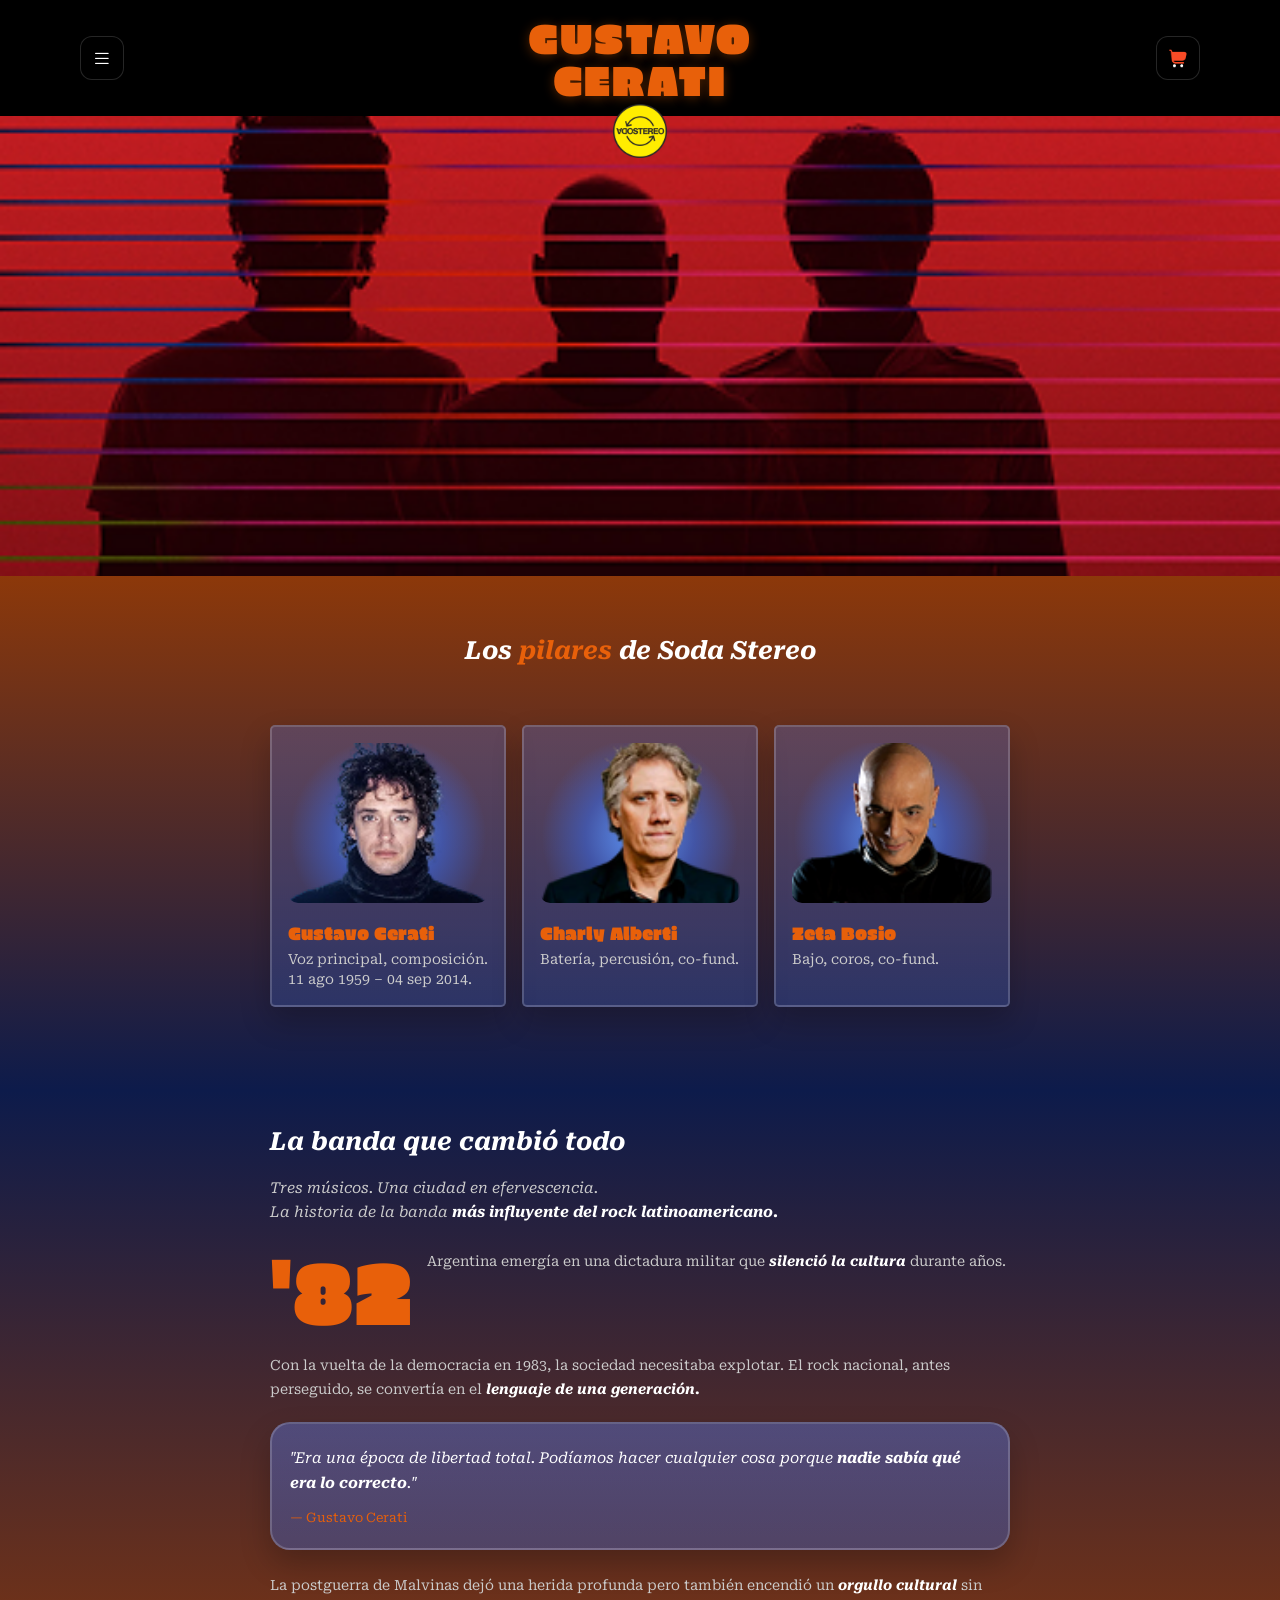
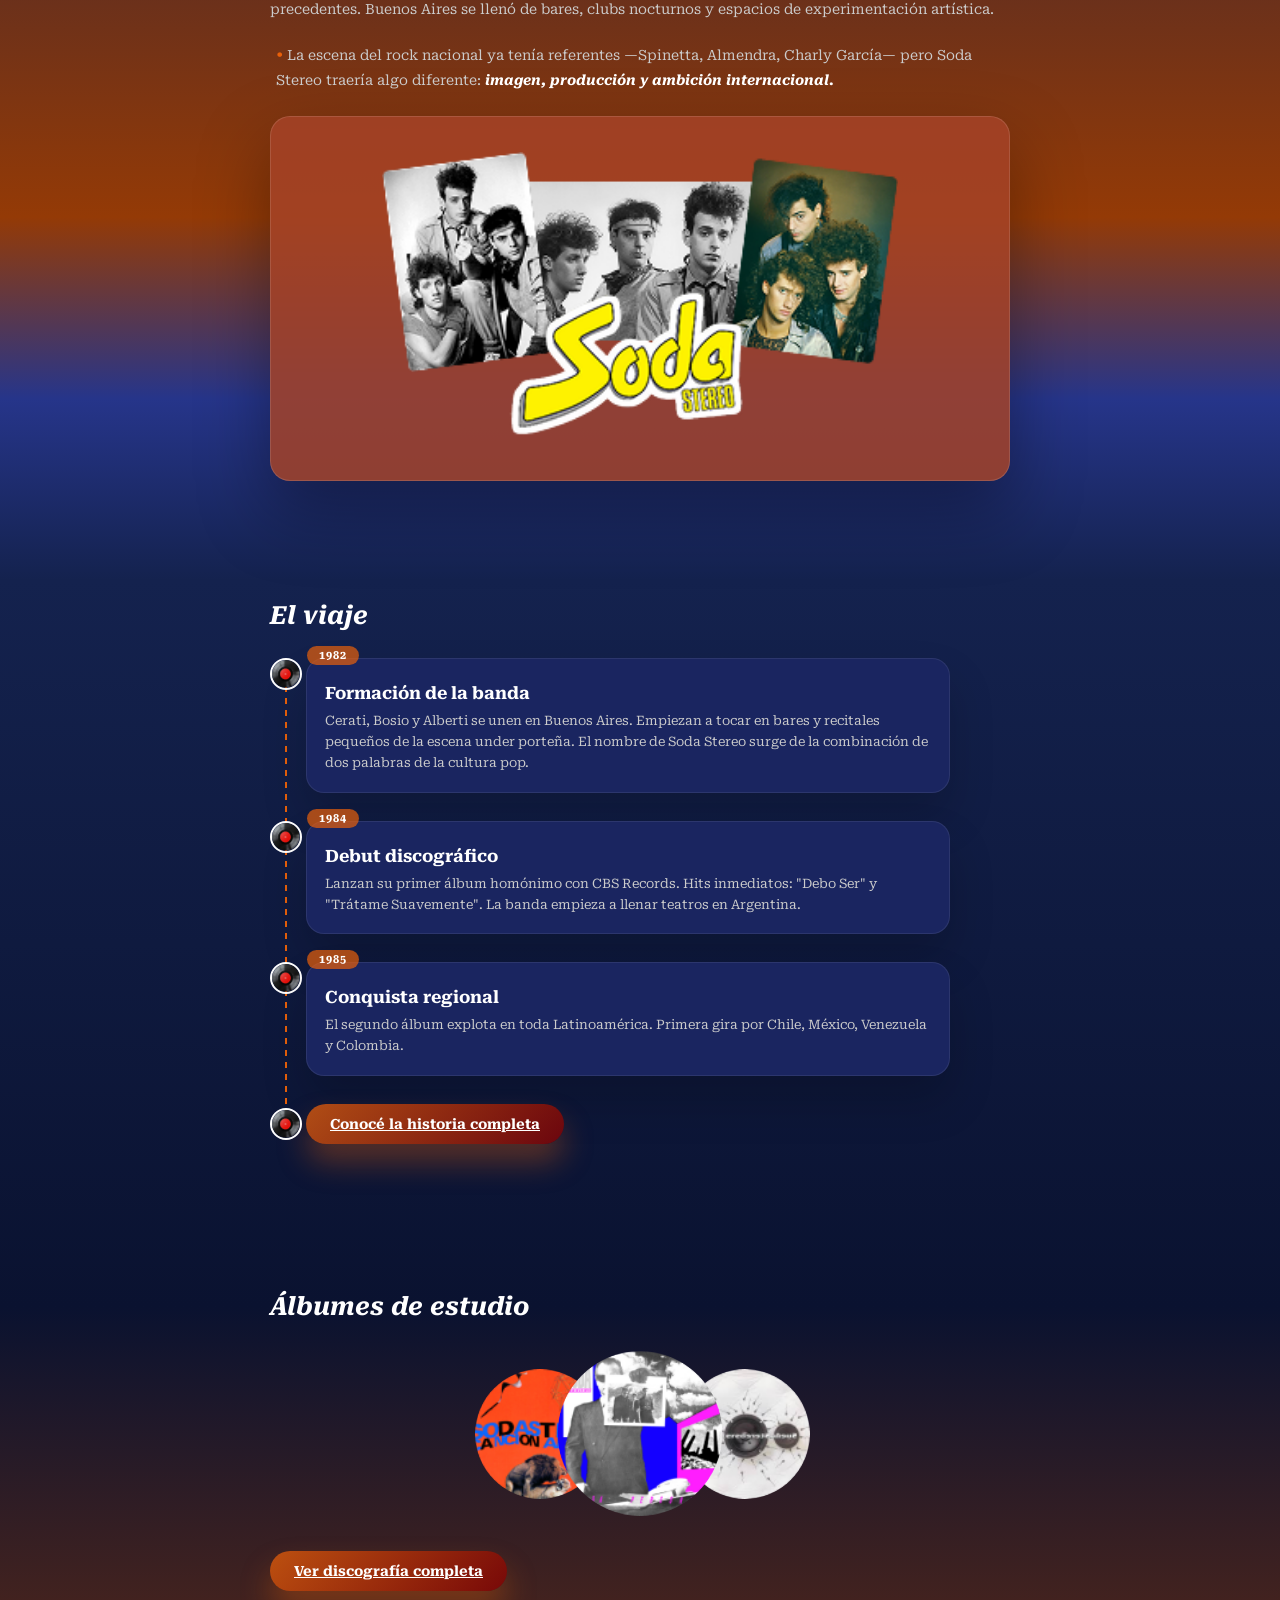
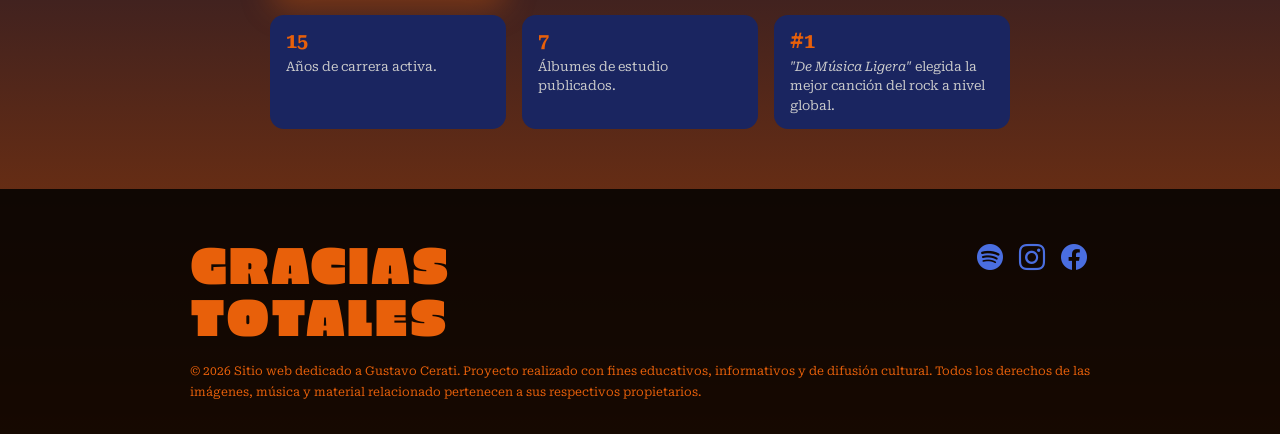
==== index.html @ db372ffe "Update hero with new band silhouette image Replace band-silhouette.webp with designer-provided band-" ====
<!DOCTYPE html>
<html lang="es">
<head>
  <meta charset="UTF-8" />
  <meta name="viewport" content="width=device-width, initial-scale=1.0" />
  <title>Soda Stereo | La banda que cambió todo</title>
  <meta name="description" content="Homenaje a Soda Stereo y Gustavo Cerati: los pilares de la banda, su historia, el viaje y los álbumes de estudio del grupo más influyente del rock latinoamericano." />
  <link rel="stylesheet" href="https://cdn.jsdelivr.net/npm/bootstrap-icons@1.11.3/font/bootstrap-icons.min.css" />
  <link rel="stylesheet" href="styles.css" />
</head>
<body>

  <!-- Por qué existe este link de Saltar al contenido? 
  Este link es para saltar al contenido principal de la página.
  Es útil para los usuarios que usan lectores de pantalla o que navegan con el teclado.
  
  Es una buena práctica para la accesibilidad.
  Para verlo recargue la página y presione la tecla Tab.
  El link se verá como un botón de la barra de navegación.
  -->
  <a class="skip-link" href="#contenido">Saltar al contenido</a>

  <!-- ── HEADER ─────────────────────────────────────────────────── -->
  <header>
    <!-- Qué es aria-label?
     Aria-label es un atributo que se usa para describir el propósito de un elemento.
     Es útil para los usuarios que usan lectores de pantalla o que navegan con el teclado.
     Es una buena práctica para la accesibilidad.
     -->
    <button type="button" class="nav-icon nav-icon--menu" aria-label="Abrir menú de navegación">
      <i class="bi bi-list" aria-hidden="true"></i>
    </button>

    <h1 class="header-title">GUSTAVO<br>CERATI</h1>

    <button type="button" class="nav-icon nav-icon--cart" aria-label="Carrito de compras">
      <img src="img/shop-cart.png" alt="" width="22" height="22" />
    </button>
  </header>

  <main id="contenido">

    <!-- ── HERO ───────────────────────────────────────────────────── -->
    <figure class="hero">
      <img class="hero-bg" src="img/band-silhouette.png" alt="Siluetas de los integrantes de Soda Stereo" />
      <img class="hero-logo" src="img/soda-logo-min.png" alt="Logo de Soda Stereo" />
    </figure>

    <!-- ── PILARES ────────────────────────────────────────────────── -->
    <section class="pilares" aria-labelledby="pilares-title">
      <h2 class="section-title" id="pilares-title">Los <em>pilares</em> de Soda Stereo</h2>
      <!-- Qué es role="list"?
      Role es un atributo que se usa para describir el propósito de un elemento.
      Es útil para los usuarios que usan lectores de pantalla o que navegan con el teclado.
      Es una buena práctica para la accesibilidad.
      -->
      <ul class="member-cards-grid" role="list">

        <li class="member-card">
          <!-- Qué es loading="lazy" y decoding="async"?
          Lazy loading es una técnica para cargar las imágenes cuando se necesitan.
          Async decoding es una técnica para decodificar de forma asincrona quiere decir que la imagen se decodifica mientras se carga
          sin bloquear la carga de la página.
          -->
          <img src="img/member-cerati.png" alt="Retrato de Gustavo Cerati" loading="lazy" decoding="async" />
          <hgroup class="member-info">
            <h3>Gustavo Cerati</h3>
            <p>Voz principal, composición.<br>11 ago 1959 – 04 sep 2014.</p>
          </hgroup>
        </li>

        <li class="member-card">
          <img src="img/member-alberti.png" alt="Retrato de Charly Alberti" loading="lazy" decoding="async" />
          <hgroup class="member-info">
            <h3>Charly Alberti</h3>
            <p>Batería, percusión, co-fund.</p>
          </hgroup>
        </li>

        <li class="member-card">
          <img src="img/member-zeta.png" alt="Retrato de Zeta Bosio" loading="lazy" decoding="async" />
          <hgroup class="member-info">
            <h3>Zeta Bosio</h3>
            <p>Bajo, coros, co-fund.</p>
          </hgroup>
        </li>

      </ul>
    </section>

    <!-- ── BANDA ──────────────────────────────────────────────────── -->
    <section class="banda" aria-labelledby="banda-title">
      <h2 class="section-title" id="banda-title">La banda que cambió todo</h2>
      <p class="banda-subtitle">
        Tres músicos. Una ciudad en efervescencia.<br>
        La historia de la banda <strong>más influyente del rock latinoamericano.</strong>
      </p>

      <aside class="year-block">
        <time class="year-number" datetime="1982">'82</time>
        <p class="year-text">
          Argentina emergía en una dictadura militar que <em>silenció la cultura</em> durante años.
        </p>
      </aside>

      <p class="body-text">
        Con la vuelta de la democracia en 1983, la sociedad necesitaba explotar. El rock nacional,
        antes perseguido, se convertía en el <strong>lenguaje de una generación.</strong>
      </p>

      <figure class="quote-card">
        <blockquote>
          "Era una época de libertad total. Podíamos hacer cualquier cosa porque <strong>nadie sabía qué era lo correcto</strong>."
        </blockquote>
        <figcaption><cite>— Gustavo Cerati</cite></figcaption>
      </figure>

      <p class="body-text">
        La postguerra de Malvinas dejó una herida profunda pero también encendió un <strong>orgullo cultural</strong>
        sin precedentes. Buenos Aires se llenó de bares, clubs nocturnos y espacios de experimentación artística.
      </p>

      <p class="bullet-text">
        La escena del rock nacional ya tenía referentes —Spinetta, Almendra, Charly García— pero Soda Stereo
        traería algo diferente: <strong>imagen, producción y ambición internacional.</strong>
      </p>

      <figure class="band-photo-card">
        <img src="img/band-logo-card.png" alt="Soda Stereo: fotos de la banda con el logo" loading="lazy" decoding="async" />
      </figure>
    </section>

    <!-- ── EL VIAJE ───────────────────────────────────────────────── -->
     <!-- Qué es aria-labelledby?
     Aria-labelledby es un atributo que se usa para describir el propósito de un elemento.
     Es útil para los usuarios que usan lectores de pantalla o que navegan con el teclado.
     -->
    <section class="viaje" aria-labelledby="viaje-title">
      <h2 class="timeline-title" id="viaje-title">El viaje</h2>

      <ol class="timeline">

        <li class="timeline-item">
          <img class="timeline-marker" src="img/disco.png" alt="" loading="lazy" decoding="async" />
          <article class="timeline-card">
            <time class="timeline-year" datetime="1982">1982</time>
            <h3>Formación de la banda</h3>
            <p>Cerati, Bosio y Alberti se unen en Buenos Aires. Empiezan a tocar en bares y recitales pequeños de la escena under porteña. El nombre de Soda Stereo surge de la combinación de dos palabras de la cultura pop.</p>
          </article>
        </li>

        <li class="timeline-item">
          <img class="timeline-marker" src="img/disco.png" alt="" loading="lazy" decoding="async" />
          <article class="timeline-card">
            <time class="timeline-year" datetime="1984">1984</time>
            <h3>Debut discográfico</h3>
            <p>Lanzan su primer álbum homónimo con CBS Records. Hits inmediatos: "Debo Ser" y "Trátame Suavemente". La banda empieza a llenar teatros en Argentina.</p>
          </article>
        </li>

        <li class="timeline-item">
          <img class="timeline-marker" src="img/disco.png" alt="" loading="lazy" decoding="async" />
          <article class="timeline-card">
            <time class="timeline-year" datetime="1985">1985</time>
            <h3>Conquista regional</h3>
            <p>El segundo álbum explota en toda Latinoamérica. Primera gira por Chile, México, Venezuela y Colombia.</p>
          </article>
        </li>

        <li class="timeline-item timeline-cta">
          <img class="timeline-marker" src="img/disco.png" alt="" loading="lazy" decoding="async" />
          <a href="#" class="btn">Conocé la historia completa</a>
        </li>

      </ol>
    </section>

    <!-- ── ÁLBUMES ─────────────────────────────────────────────────── -->
    <section class="albumes" aria-labelledby="albumes-title">
      <h2 class="timeline-title" id="albumes-title">Álbumes de estudio</h2>

      <figure class="albums-circles">
        <img src="img/mask-group-1.png" alt="Portada de un álbum de estudio de Soda Stereo" loading="lazy" decoding="async" />
        <img src="img/mask-group-2.png" alt="Portada de un álbum de estudio de Soda Stereo" loading="lazy" decoding="async" />
        <img src="img/mask-group-3.png" alt="Portada de un álbum de estudio de Soda Stereo" loading="lazy" decoding="async" />
      </figure>

      <a href="#" class="btn">Ver discografía completa</a>

      <ul class="stats-grid" role="list">

        <li class="stat-card">
          <span class="stat-number">15</span>
          <p>Años de carrera activa.</p>
        </li>

        <li class="stat-card">
          <span class="stat-number">7</span>
          <p>Álbumes de estudio publicados.</p>
        </li>

        <li class="stat-card">
          <span class="stat-number">#1</span>
          <p><em>"De Música Ligera"</em> elegida la mejor canción del rock a nivel global.</p>
        </li>

      </ul>
    </section>

  </main>

  <!-- ── FOOTER ─────────────────────────────────────────────────── -->
  <footer>
    <p class="footer-title">GRACIAS<br>TOTALES</p>

    <nav class="footer-social" aria-label="Redes sociales">
      <ul class="footer-icons" role="list">

        <li>
          <a class="footer-icon" href="#" aria-label="Spotify">
            <i class="bi bi-spotify" aria-hidden="true"></i>
          </a>
        </li>

        <li>
          <a class="footer-icon" href="#" aria-label="Instagram">
            <i class="bi bi-instagram" aria-hidden="true"></i>
          </a>
        </li>

        <li>
          <a class="footer-icon" href="#" aria-label="Facebook">
            <i class="bi bi-facebook" aria-hidden="true"></i>
          </a>
        </li>

      </ul>
    </nav>

    <p class="footer-legal">
      © 2026 Sitio web dedicado a Gustavo Cerati. Proyecto realizado con fines educativos,
      informativos y de difusión cultural. Todos los derechos de las imágenes, música y material
      relacionado pertenecen a sus respectivos propietarios.
    </p>
  </footer>

</body>
</html>
---- styles.css ----
/* ─── FUENTES LOCALES ───────────────────────────────────────── */
/* Fuentes en fonts/. @font-face le dice al navegador
dónde encontrar cada archivo. font-display: swap muestra texto con fuente
de respaldo mientras carga, y luego cambia a la fuente real. */
@font-face {
  font-family: 'Erica One';
  src: url('fonts/erica-one/EricaOne-Regular.ttf') format('truetype');
  font-weight: 400;
  font-style: normal;
  font-display: swap;
}

@font-face {
  font-family: 'Roboto Serif';
  src: url('fonts/roboto-serif/RobotoSerif-Regular.ttf') format('truetype');
  font-weight: 400;
  font-style: normal;
  font-display: swap;
}

@font-face {
  font-family: 'Roboto Serif';
  src: url('fonts/roboto-serif/RobotoSerif-Bold.ttf') format('truetype');
  font-weight: 700;
  font-style: normal;
  font-display: swap;
}

@font-face {
  font-family: 'Roboto Serif';
  src: url('fonts/roboto-serif/RobotoSerif-Italic.ttf') format('truetype');
  font-weight: 400;
  font-style: italic;
  font-display: swap;
}

@font-face {
  font-family: 'Roboto Serif';
  src: url('fonts/roboto-serif/RobotoSerif-BoldItalic.ttf') format('truetype');
  font-weight: 700;
  font-style: italic;
  font-display: swap;
}

/* ─── RESET & BASE ─────────────────────────────────────────── */
/* Qué es *::before y *::after?
*::before y *::after son selectores que se usan para crear pseudo-elementos.
Son útiles para crear bordes, sombras, etc.
En este caso el objetivo es resetear los estilos por defecto del navegador. 
Esto ayuda a que el diseño sea consistente en todos los navegadores.
Por ejemplo, el navegador por defecto tiene un margin y padding de 8px.
*/
*, *::before, *::after {
  box-sizing: border-box;
  margin: 0;
  padding: 0;
}

/* Qué es :root?
:root es un selector que se usa para crear variables CSS.
Es útil para crear variables CSS que se pueden reutilizar en todo el documento.
En este caso se crean las variables CSS para el diseño de la página.
Por ejemplo, el color de la letra es #ffffff.
Pero se puede reutilizar en todo el documento con la variable --white.
Es buena práctica para la mantenibilidad del código.
*/
:root {
  --orange:       #e8600a;
  --orange-light: #ff7c2a;
  --yellow:       #f5c518;
  --red-dark:     #8B0000;
  --navy:         #0d1b4b;
  --navy-card:    #1a2560;
  --navy-dark:    #0a0f2e;
  --maroon:       #3d1a0a;
  --white:        #ffffff;
  --text-muted:   #cccccc;
  --font-title:   'Erica One', system-ui, cursive;
  --font-body:    'Roboto Serif', serif;
  --font-section: 'Roboto Serif', serif;
}

/* Qué es scroll-behavior: smooth?
Scroll-behavior es un atributo que se usa para hacer que el scroll sea suave.
Es útil para mejorar la experiencia del usuario.
*/
html {
  scroll-behavior: smooth;
}

body {
  font-family: var(--font-body);
  color: var(--white);
  /* Qué es background: linear-gradient?
  background: linear-gradient es un atributo que se usa para hacer un degradado de color.
  Es útil para hacer un degradado de color en el body.
  */
  background: linear-gradient(
    to bottom,
    #000000 8%,
    #943a06 15%,
    var(--navy) 30%,
    #943a06 50%,
    #26358a 55%,
    #14224e 60%,
    #0a1230 80%,
    #943a06 100%
  );
  /* Qué es min-height: 100vh?
  Min-height es un atributo que se usa para hacer que el body ocupe al menos la altura de la ventana del navegador.
  */
  min-height: 100vh;
}

img {
  /* Por qué usamos display: block y max-width: 100%?
  Display: block es un tipo de display que se usa para definir un elemento como bloque.
  Max-width: 100% es un atributo que se usa para hacer que el elemento ocupe el 100% del ancho de su contenedor.
  */
  display: block;
  max-width: 100%;
}

a {
  text-decoration: underline;
  /* Qué es color: inherit?
  Color: inherit es un atributo que se usa para hacer que el color del texto sea el mismo que el color del texto del contenedor.
  */
  color: inherit;
}

/* Enlace para saltar al contenido (accesibilidad por teclado) */
.skip-link {
  position: absolute;
  left: 8px;
  top: -56px;
  z-index: 200;
  background: var(--orange);
  color: var(--white);
  padding: 10px 16px;
  border-radius: 8px;
  text-decoration: none;
  transition: top 0.2s ease;
}

.skip-link:focus {
  top: 8px;
}

/* Foco visible para navegación con teclado (accesibilidad) */
/* Qué es :focus-visible?
:focus-visible es un selector que se usa para definir el estado de foco de un elemento.
Es útil para definir el estado de foco de un elemento.
Es una buena práctica para la accesibilidad.
*/
a:focus-visible,
button:focus-visible {
  outline: 2px solid var(--orange);
  outline-offset: 2px;
  border-radius: 4px;
}

/* Respetar la preferencia de movimiento reducido */
/* Qué es prefers-reduced-motion: reduce?
prefers-reduced-motion: reduce es un atributo que se usa para definir la preferencia de movimiento reducido.
Es útil para definir la preferencia de movimiento reducido.
Es una buena práctica para la accesibilidad.
*/
@media (prefers-reduced-motion: reduce) {
  *,
  *::before,
  *::after {
    animation-duration: 0.001ms !important;
    animation-iteration-count: 1 !important;
    transition-duration: 0.001ms !important;
    scroll-behavior: auto !important;
  }
}

/* ─── HEADER / NAV ──────────────────────────────────────────── */
/* Por qué position: sticky?
El header queda "pegado" arriba y sigue visible mientras se hace scroll.
- top: 0 indica desde dónde se pega.
- z-index: 100 lo mantiene por encima del resto del contenido.
- backdrop-filter: blur desenfoca lo que pasa por detrás, así el título
  siempre se lee bien.
- display: flex + justify-content: space-between reparten los 3 elementos
  (menú, título, carrito): uno a la izquierda, uno al centro y uno a la derecha.
*/
header {
  position: sticky;
  top: 0;
  z-index: 100;
  background-color: rgba(0, 0, 0, 0.85);
  backdrop-filter: blur(6px);
  display: flex;
  align-items: center;
  justify-content: space-between;
  padding: 12px 16px;
}

/* Caja cuadrada del ícono. flex + center centran el ícono adentro.
flex-shrink: 0 evita que la caja se achique cuando el título del medio crece. */
.nav-icon {
  width: 44px;
  height: 44px;
  border-radius: 12px;
  display: inline-flex;
  align-items: center;
  justify-content: center;
  padding: 0;
  margin: 0;
  cursor: pointer;
  flex-shrink: 0;
  appearance: none;
  background: rgba(0, 0, 0, 0.35);
  border: 1px solid rgba(255,255,255,0.15);
  box-shadow: 0 12px 22px rgba(0,0,0,0.25);
}

.nav-icon i {
  font-size: 20px;
  line-height: 1;
}

.nav-icon--menu i {
  color: var(--white);
}

.nav-icon--cart {
  position: relative;
}

.nav-icon--cart img {
  position: absolute;
  top: 50%;
  left: 50%;
  transform: translate(-40%, -58%);
  width: 22px;
  height: 22px;
  object-fit: contain;
}

/* Por qué font-synthesis: none?
La fuente Erica One solo existe en un grosor (400). Si le pedimos negrita,
el navegador la "engrosa" artificialmente (negrita falsa) y queda fea/borrosa.
font-synthesis: none se lo impide y la deja como fue diseñada. */
.header-title {
  font-family: var(--font-title);
  font-weight: 400;
  font-synthesis: none;
  font-size: 28px;
  line-height: 1;
  color: var(--orange);
  text-align: center;
  letter-spacing: 2px;
  text-shadow: 0 2px 12px rgba(232, 96, 10, 0.35);
}

/* ─── HERO ──────────────────────────────────────────────────── */
.hero {
  position: relative;
  width: 100%;
}

.hero .hero-bg {
  display: block;
  width: 100%;
  height: auto;
}

/* Por qué animamos el logo de Soda Stereo?
La idea es que desaparezca cuando el usuario hace scroll hacia abajo.

Cómo se posiciona:
- position: absolute lo saca del flujo para poder ubicarlo libremente.
- top negativo lo sube de modo que quede mitad sobre el hero y mitad sobre
  el header (queda "montado" en el borde). z-index: 101 lo deja por encima.
- left: 50% + translateX(-50%) es el truco para centrarlo horizontalmente.

Cómo se desvanece:
- animation-timeline: scroll(root) liga el avance de la animación al scroll
  de la página (en vez de al tiempo).
- animation-range: 0 60px hace que la animación se complete en los primeros
  60px de scroll, momento en el que el logo llega a opacity: 0.
*/
.hero .hero-logo {
  position: absolute;
  top: -11.5px;
  left: 50%;
  transform: translateX(-50%);
  width: 46px;
  height: auto;
  z-index: 101;
  animation: hero-logo-fade linear both;
  animation-timeline: scroll(root);
  animation-range: 0 60px;
}

@keyframes hero-logo-fade {
  to {
    opacity: 0;
  }
}

/* ─── SECTION WRAPPER ───────────────────────────────────────── */
section {
  padding: 32px 16px;
}

.section-title {
  font-family: var(--font-section);
  font-size: 25px;
  font-weight: 700;
  font-style: italic;
  margin-bottom: 20px;
  color: var(--white);
}

.section-title em {
  color: var(--orange);
}

/* ─── PILARES ───────────────────────────────────────────────── */
.pilares {
  background: transparent;
}

.pilares .section-title {
  margin-bottom: 32px;
  text-align: center;
}

.member-cards-grid {
  list-style: none;
}

/* Tarjeta de integrante. En celular es una fila (flex): foto a la izquierda
y texto a la derecha, separados por gap. El fondo es un degradado azul
semitransparente (rgba) para que combine con el fondo de la página. */
.member-card {
  display: flex;
  align-items: center;
  gap: 16px;
  background: linear-gradient(180deg, rgba(86, 109, 200, 0.349), rgba(64, 89, 170, 0.356));
  border: 2px solid rgba(255,255,255,0.18);
  box-shadow: 0 14px 30px rgba(0,0,0,0.22);
  border-radius: 5px;
  padding: 16px;
  margin-bottom: 16px;
}

.member-info {
  text-align: left;
}

/* "Aura" azul detrás de la foto del integrante.
Las fotos son PNG con el fondo recortado (transparente), así que este
radial-gradient se ve por detrás. Va de azul brillante en el centro a
totalmente transparente (alpha 0) en los bordes, para que se funda con la
tarjeta y NO se note el rectángulo de la imagen.
object-fit: cover hace que la foto llene el cuadrado sin deformarse. */
.member-card img {
  width: 84px;
  height: 84px;
  object-fit: cover;
  border-radius: 8px;
  flex-shrink: 0;
  background: radial-gradient(circle at 50% 58%,
    rgba(96,156,255,0.95) 0%,
    rgba(60,104,225,0.55) 40%,
    rgba(60,104,225,0) 72%);
}

.member-info h3 {
  font-family: var(--font-title);
  font-size: 18px;
  font-weight: 400;
  font-synthesis: none;
  font-style: normal;
  color: var(--orange);
  margin-bottom: 4px;
}

.member-info p {
  font-size: 13px;
  font-style: normal;
  color: var(--text-muted);
  line-height: 1.4;
}

/* ─── BANDA ─────────────────────────────────────────────────── */

.banda-subtitle {
  font-size: 15px;
  font-style: italic;
  line-height: 1.6;
  margin-bottom: 22px;
  color: var(--text-muted);
}

.banda-subtitle strong {
  font-style: italic;
  color: var(--white);
  font-weight: 700;
}

.year-block {
  display: flex;
  align-items: flex-start;
  gap: 14px;
  margin-bottom: 20px;
}

.year-number {
  font-family: var(--font-title);
  font-size: 56px;
  line-height: 1;
  color: var(--orange);
  flex-shrink: 0;
}

.year-text {
  font-size: 14px;
  line-height: 1.6;
  color: var(--text-muted);
  padding-top: 4px;
}

.year-text em {
  font-style: italic;
  color: var(--white);
  font-weight: 700;
}

.body-text {
  font-size: 14px;
  line-height: 1.7;
  color: var(--text-muted);
  margin-bottom: 20px;
}

.body-text strong {
  color: var(--white);
  font-weight: 700;
  font-style: italic;
}

.quote-card {
  background: linear-gradient(180deg, rgba(86,108,200,0.5), rgba(64,88,170,0.5));
  border: 2px solid rgba(255,255,255,0.18);
  border-radius: 20px;
  padding: 22px 18px;
  margin-bottom: 24px;
  box-shadow: 0 14px 30px rgba(0,0,0,0.22);
}

.quote-card blockquote {
  font-size: 15px;
  font-style: italic;
  font-weight: 400;
  line-height: 1.7;
  color: var(--white);
  margin-bottom: 10px;
}

.quote-card cite {
  font-size: 13px;
  color: var(--orange);
  font-style: normal;
}

.bullet-text {
  font-size: 14px;
  line-height: 1.7;
  color: var(--text-muted);
  margin-bottom: 24px;
  padding-left: 6px;
}

/* La viñeta (•) se crea con un pseudo-elemento en vez de usar una lista,
así podemos darle un color (naranja) distinto al del texto. */
.bullet-text::before {
  content: '• ';
  color: var(--orange);
  font-size: 16px;
}

.bullet-text strong {
  color: var(--white);
  font-style: italic;
}

/* Band photo card: imagen compuesta (fotos + logo). */
.band-photo-card {
  width: 100%;
  margin: 0;
  background: #a54328d7;
  border: 1px solid rgba(255, 255, 255, 0.12);
  border-radius: 20px;
  padding: 35px 0 0 0;
  display: flex;
  align-items: center;
  justify-content: center;
  box-shadow: 0 30px 70px rgba(0, 0, 0, 0.35);
}

.band-photo-card img {
  width: 70%;
  height: auto;
  display: block;
}

/* ─── TIMELINE ──────────────────────────────────────────────── */
.timeline-title {
  font-family: var(--font-section);
  font-size: 25px;
  font-style: italic;
  font-weight: 700;
  margin-bottom: 28px;
}

.timeline {
  position: relative;
  padding-left: 36px;
  list-style: none;
}

/* Línea punteada vertical que une cada disco con el siguiente.
- :not(:last-child) hace que NO se dibuje en el último item, así no queda
  una línea sobrante colgando debajo del último disco.
- repeating-linear-gradient crea el punteado: 6px naranja, 6px transparente,
  y se repite.
- top: 16px arranca en el centro del disco (que mide 32px).
- height: calc(100% + 28px) estira la línea hasta el disco de abajo
  (28px es la separación —margin-bottom— entre items). */
.timeline-item:not(:last-child)::before {
  content: '';
  position: absolute;
  left: -21px;
  top: 16px;
  height: calc(100% + 28px);
  width: 2px;
  background: repeating-linear-gradient(
    to bottom,
    var(--orange) 0px,
    var(--orange) 6px,
    transparent 6px,
    transparent 12px
  );
}

.timeline-item {
  position: relative;
  margin-bottom: 28px;
}

.timeline-marker {
  position: absolute;
  left: -36px;
  top: 0;
  width: 32px;
  height: 32px;
  object-fit: contain;
  border: 2px solid var(--white);
  border-radius: 50%;
}

.timeline-cta {
  display: flex;
  align-items: center;
}

.timeline-cta .timeline-marker {
  top: 50%;
  transform: translateY(-50%);
}

.viaje .timeline-cta .btn {
  margin-top: 0;
}

.timeline-card {
  position: relative;
  background: var(--navy-card);
  border: 1px solid rgba(255,255,255,0.08);
  border-radius: 18px;
  padding: 24px 18px 18px;
  box-shadow: 0 25px 45px rgba(0,0,0,0.18);
}

/* "Badge" del año. position: absolute + top negativo lo ubican apenas por
fuera del borde superior de la tarjeta, montado sobre el borde. */
.timeline-year {
  position: absolute;
  top: -13px;
  left: 0px;
  display: inline-block;
  background: rgba(232,96,10,0.7);
  color: var(--white);
  font-size: 11px;
  font-weight: 700;
  padding: 3px 12px;
  border-radius: 20px;
  letter-spacing: 1px;
  z-index: 2;
}

.timeline-card h3 {
  font-size: 17px;
  font-weight: 900;
  margin-bottom: 8px;
  color: var(--white);
}

.timeline-card p {
  font-size: 13px;
  line-height: 1.6;
  color: var(--text-muted);
}

/* ─── BUTTONS ───────────────────────────────────────────────── */
/* Botón tipo "pill" (bordes muy redondeados).
- display: inline-block hace que el ancho se ajuste al texto (no ocupa toda
  la fila) y permite alinearlo a la izquierda.
- El gradiente usa rgba con transparencia (0.75) para que se vea un poco el
  fondo de la página por detrás.
- transition suaviza el cambio al pasar el mouse (ver .btn:hover). */
.btn {
  display: inline-block;
  background: linear-gradient(135deg, rgba(232,96,10,0.75), rgba(139,0,0,0.75));
  color: var(--white);
  font-family: var(--font-body);
  font-size: 14px;
  font-weight: 700;
  padding: 12px 24px;
  border-radius: 30px;
  border: none;
  cursor: pointer;
  margin-top: 8px;
  transition: transform 0.2s ease, background 0.2s ease;
  box-shadow: 0 18px 30px rgba(232,96,10,0.35);
}

.btn:hover {
  transform: translateY(-1px);
  background: linear-gradient(135deg, rgba(255,124,42,0.85), rgba(160,0,0,0.85));
}

.btn-block {
  display: block;
  width: 100%;
  text-align: center;
}

.viaje .btn {
  margin-top: 24px;
}

.albumes .btn {
  margin-bottom: 24px;
}

/* ─── ÁLBUMES ───────────────────────────────────────────────── */
/* Los 3 discos se superponen. El contenedor es relative + altura fija para
poder posicionar las imágenes en absolute por encima. */
.albums-circles {
  display: flex;
  justify-content: center;
  align-items: center;
  margin-bottom: 24px;
  position: relative;
  height: 124px;
}

.albums-circles img {
  width: 90px;
  height: 90px;
  border-radius: 50%; /* círculo perfecto */
  object-fit: cover;
  position: absolute;
  border: none;
}

/* Cada disco: left: 50% lo lleva al centro y translateX lo corre a su lugar
(negativo = izquierda, positivo = derecha). El del medio (nth-child 2) es más
grande (120px) y tiene el z-index más alto para quedar al frente. */
.albums-circles img:nth-child(1) {
  left: 50%;
  transform: translateX(-120px);
  z-index: 1;
}

.albums-circles img:nth-child(2) {
  left: 50%;
  width: 120px;
  height: 120px;
  transform: translateX(-60px);
  z-index: 3;
}

.albums-circles img:nth-child(3) {
  left: 50%;
  transform: translateX(30px);
  z-index: 2;
}

.stats-grid {
  list-style: none;
}

.stat-card {
  background: var(--navy-card);
  border-radius: 14px;
  padding: 14px 16px;
  margin-bottom: 12px;
}

/* display: block hace que el número quede en su propia línea, arriba del
texto (un <span> normalmente es inline y quedaría al lado). */
.stat-card .stat-number {
  display: block;
  font-size: 20px;
  font-weight: 900;
  color: var(--orange);
  margin-bottom: 4px;
}

.stat-card p {
  font-size: 13px;
  color: var(--text-muted);
  line-height: 1.5;
}

.stat-card p em {
  font-style: italic;
}

/* ─── FOOTER ────────────────────────────────────────────────── */
/* Layout del footer con flexbox (sin grid):
Queremos: "GRACIAS TOTALES" a la izquierda, las redes a la derecha, y el
texto legal abajo ocupando todo el ancho.
- flex-wrap: wrap permite que los elementos pasen a una segunda fila.
- .footer-social usa margin-left: auto para empujarse a la derecha.
- .footer-legal usa flex-basis: 100% para ocupar toda la fila, por lo que
  "se baja" solo a la línea de abajo. */
footer {
  background: rgba(0, 0, 0, 0.85);
  padding: 36px 16px 30px;
  display: flex;
  flex-wrap: wrap;
  align-items: flex-start;
  column-gap: 16px;
  row-gap: 20px;
}

.footer-title {
  font-family: var(--font-title);
  font-weight: 400;
  font-synthesis: none;
  font-size: 36px;
  line-height: 1;
  color: var(--orange);
  letter-spacing: 2px;
}

/* margin-left: auto "empuja" las redes hacia la derecha del footer. */
.footer-social {
  margin-left: auto;
}

.footer-icons {
  display: flex;
  gap: 10px;
  padding-top: 4px;
  list-style: none;
}

.footer-icon {
  width: 32px;
  height: 32px;
  background: transparent;
  display: flex;
  align-items: center;
  justify-content: center;
  cursor: pointer;
  text-decoration: none;
  transition: opacity 0.2s;
}

.footer-icon:hover {
  opacity: 0.7;
}

.footer-icon i {
  font-size: 26px;
  color: #4a6ee0;
  line-height: 1;
}

/* flex-basis: 100% hace que ocupe toda la fila y caiga a la línea de abajo. */
.footer-legal {
  flex-basis: 100%;
  font-size: 11px;
  line-height: 1.7;
  color: var(--orange);
}

/* ─── MEDIA QUERIES ─────────────────────────────────────────── */
/* DISEÑO MOBILE-FIRST:
Todos los estilos de ARRIBA están pensados para celular (pantalla chica).
Estos bloques @media (min-width: ...) AGREGAN o AJUSTAN estilos a partir de
cierto ancho de pantalla, sin reescribir todo:
- min-width: 600px  → tablets en adelante
- min-width: 1024px → escritorio en adelante
Es decir, primero diseñamos para lo más chico y vamos sumando mejoras a
medida que hay más espacio. */

/* ─── TABLET (≥600px) ──────────────────────────────────────── */
@media (min-width: 600px) {
  header {
    padding: 14px 32px;
  }

  .header-title {
    font-size: 36px;
  }

  section {
    padding: 40px 32px;
  }

  .pilares .section-title {
    margin-bottom: 40px;
  }

  .member-card img {
    width: 88px;
    height: 88px;
  }

  .member-info h3 {
    font-size: 18px;
  }

  .member-info p {
    font-size: 14px;
  }

  .year-number {
    font-size: 72px;
  }

  .albums-circles img {
    width: 110px;
    height: 110px;
  }

  .albums-circles {
    height: 144px;
  }

  .albums-circles img:nth-child(1) {
    transform: translateX(-145px);
  }

  .albums-circles img:nth-child(2) {
    width: 140px;
    height: 140px;
    transform: translateX(-70px);
  }

  .albums-circles img:nth-child(3) {
    transform: translateX(35px);
  }

  .footer-title {
    font-size: 44px;
  }
}

/* ─── MEDIA QUERIES — DESKTOP (≥1024px) ────────────────────── */
@media (min-width: 1024px) {
  header {
    padding: 16px 80px;
  }

  .header-title {
    font-size: 42px;
  }

  /* En pantallas grandes limitamos el ancho de las secciones a 900px y las
  centramos (margin: 0 auto) para que el texto no quede demasiado ancho y
  sea más cómodo de leer. */
  section {
    padding: 60px 80px;
    max-width: 900px;
    margin: 0 auto;
  }

  .pilares .section-title {
    margin-bottom: 60px;
  }

  /* Centra el contenido del footer a un máximo de 900px, pero mantiene el
  fondo negro ocupando todo el ancho. El truco: padding lateral dinámico
  = la mitad del espacio sobrante a cada lado (con un mínimo de 80px). */
  footer {
    padding: 48px max(80px, calc((100% - 900px) / 2)) 32px;
  }

  .footer-legal {
    font-size: 12px;
  }

  /* En desktop fijamos una altura al hero y usamos object-fit: cover para que
  la imagen llene ese espacio sin deformarse (recorta lo que sobra). En celular
  el hero crece según la altura natural de la imagen. */
  .hero {
    height: 460px;
  }

  .hero .hero-bg {
    height: 100%;
    object-fit: cover;
  }

  .hero .hero-logo {
    top: -15px;
    width: 60px;
  }

  /* En desktop, las 3 tarjetas pasan a estar en una fila (flex).
  flex: 1 en cada una hace que ocupen el mismo ancho (un tercio cada una).
  flex-direction: column acomoda la foto arriba y el texto abajo. */
  .member-cards-grid {
    display: flex;
    gap: 16px;
  }

  .member-card {
    flex: 1;
    flex-direction: column;
    align-items: flex-start;
    margin-bottom: 0;
  }

  .member-card img {
    width: 100%;
    height: 160px;
    border-radius: 10px;
  }

  .year-number {
    font-size: 88px;
  }

  .timeline {
    max-width: 680px;
  }

  .albums-circles img {
    width: 130px;
    height: 130px;
  }

  .albums-circles {
    height: 170px;
  }

  .albums-circles img:nth-child(1) {
    transform: translateX(-165px);
  }

  .albums-circles img:nth-child(2) {
    width: 165px;
    height: 165px;
    transform: translateX(-82.5px);
  }

  .albums-circles img:nth-child(3) {
    transform: translateX(40px);
  }

  /* Mismo criterio que las tarjetas de miembros: 3 columnas iguales con flex. */
  .stats-grid {
    display: flex;
    gap: 16px;
  }

  .stat-card {
    flex: 1;
    margin-bottom: 0;
  }

  .footer-title {
    font-size: 52px;
  }
}
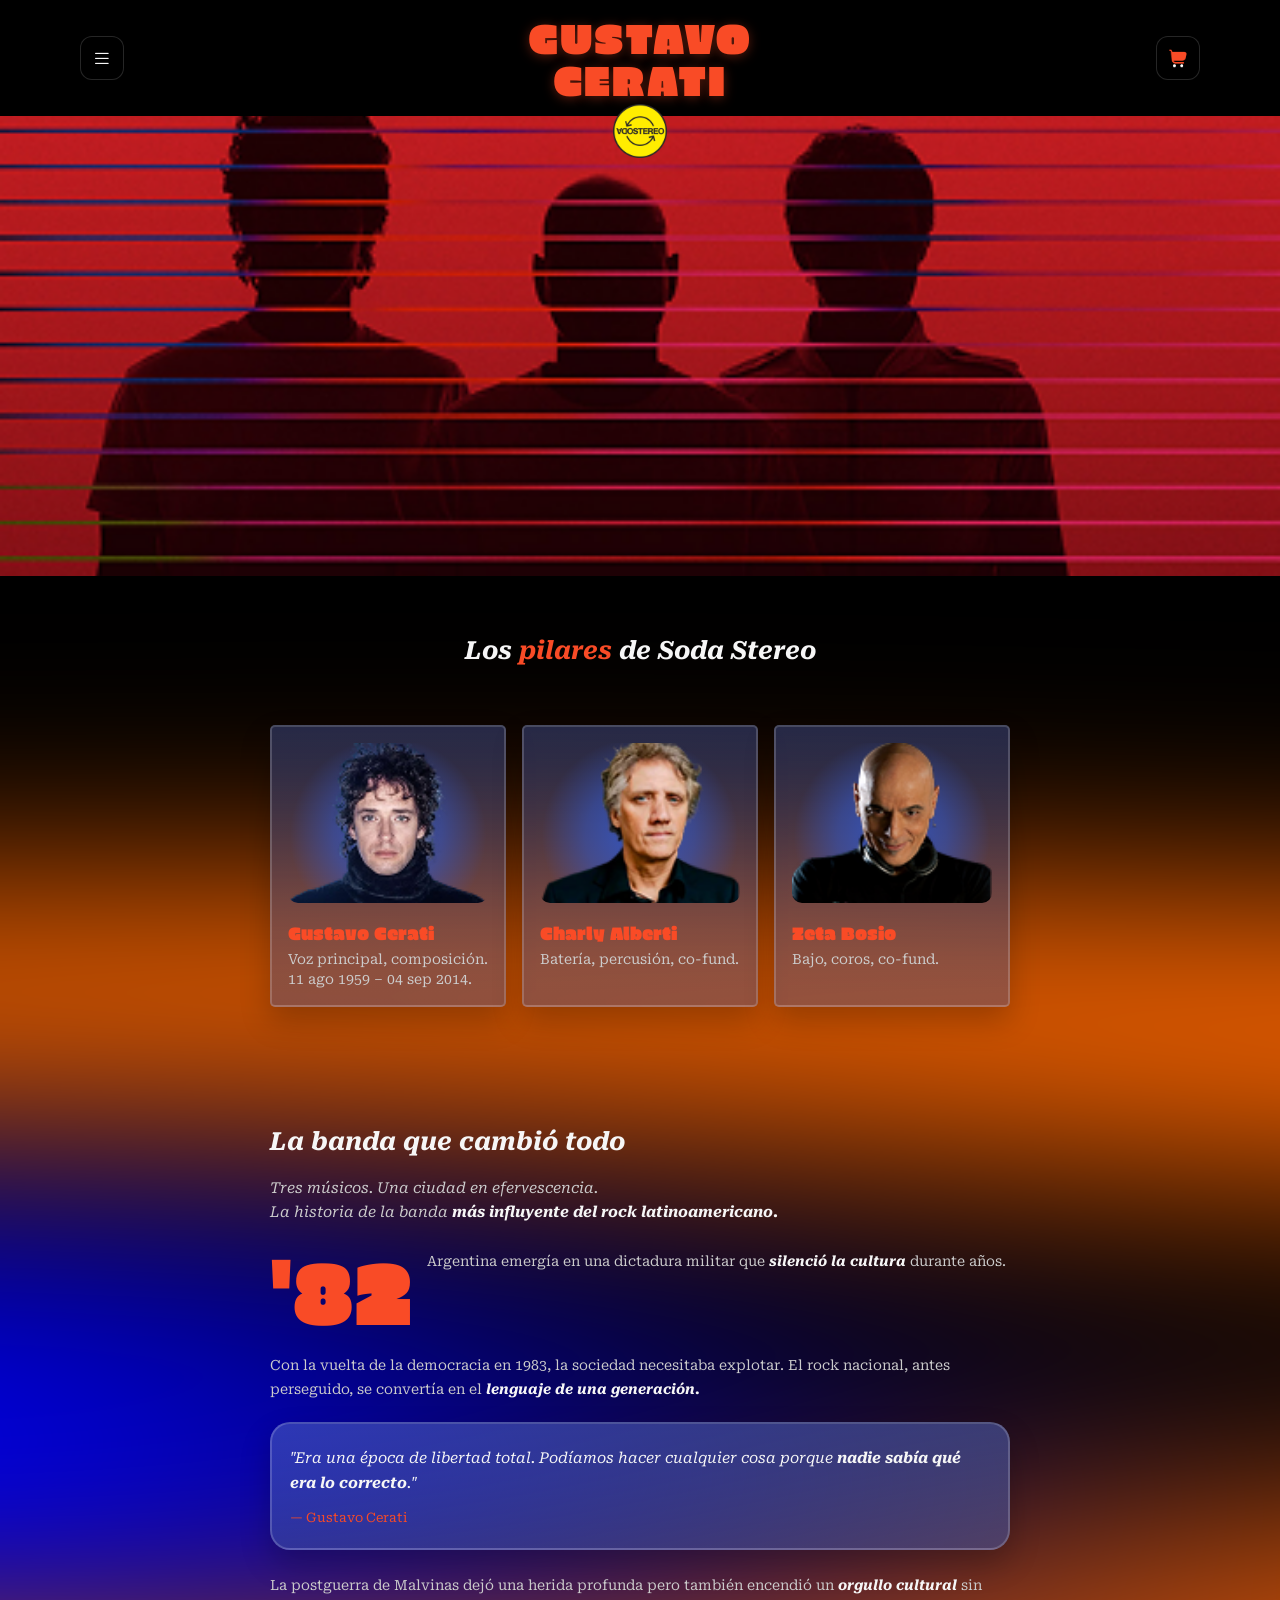
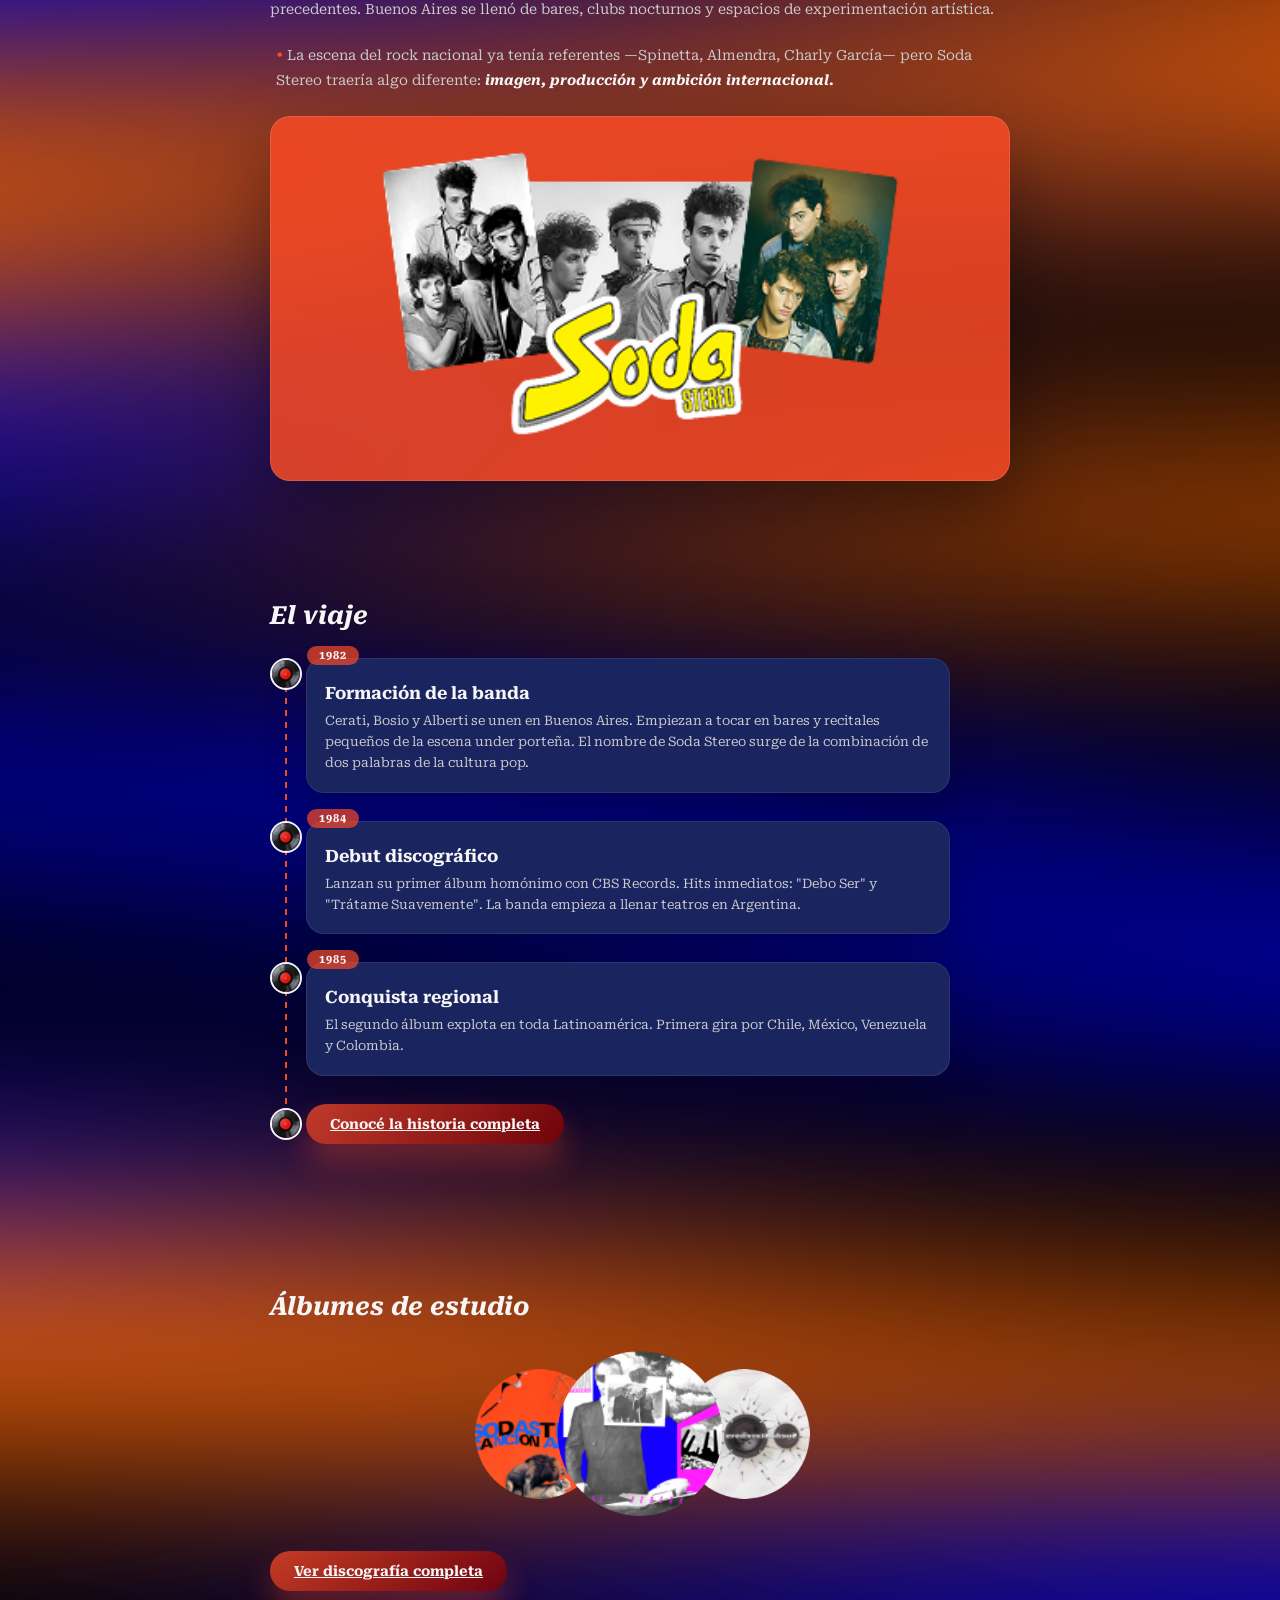
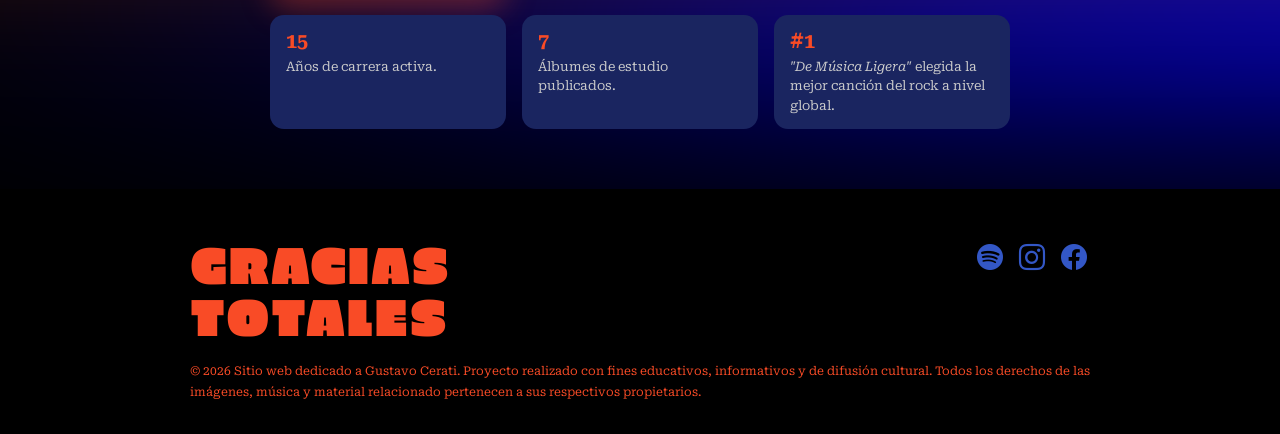
==== commit fe111acc: "Use designer background image between hero and footer Add background.png and apply it via .page-back" ====
--- a/index.html
+++ b/index.html
@@ -46,166 +46,170 @@
       <img class="hero-logo" src="img/soda-logo-min.png" alt="Logo de Soda Stereo" />
     </figure>
 
-    <!-- ── PILARES ────────────────────────────────────────────────── -->
-    <section class="pilares" aria-labelledby="pilares-title">
-      <h2 class="section-title" id="pilares-title">Los <em>pilares</em> de Soda Stereo</h2>
-      <!-- Qué es role="list"?
-      Role es un atributo que se usa para describir el propósito de un elemento.
+    <div class="page-background">
+
+      <!-- ── PILARES ────────────────────────────────────────────────── -->
+      <section class="pilares" aria-labelledby="pilares-title">
+        <h2 class="section-title" id="pilares-title">Los <em>pilares</em> de Soda Stereo</h2>
+        <!-- Qué es role="list"?
+        Role es un atributo que se usa para describir el propósito de un elemento.
+        Es útil para los usuarios que usan lectores de pantalla o que navegan con el teclado.
+        Es una buena práctica para la accesibilidad.
+        -->
+        <ul class="member-cards-grid" role="list">
+
+          <li class="member-card">
+            <!-- Qué es loading="lazy" y decoding="async"?
+            Lazy loading es una técnica para cargar las imágenes cuando se necesitan.
+            Async decoding es una técnica para decodificar de forma asincrona quiere decir que la imagen se decodifica mientras se carga
+            sin bloquear la carga de la página.
+            -->
+            <img src="img/member-cerati.png" alt="Retrato de Gustavo Cerati" loading="lazy" decoding="async" />
+            <hgroup class="member-info">
+              <h3>Gustavo Cerati</h3>
+              <p>Voz principal, composición.<br>11 ago 1959 – 04 sep 2014.</p>
+            </hgroup>
+          </li>
+
+          <li class="member-card">
+            <img src="img/member-alberti.png" alt="Retrato de Charly Alberti" loading="lazy" decoding="async" />
+            <hgroup class="member-info">
+              <h3>Charly Alberti</h3>
+              <p>Batería, percusión, co-fund.</p>
+            </hgroup>
+          </li>
+
+          <li class="member-card">
+            <img src="img/member-zeta.png" alt="Retrato de Zeta Bosio" loading="lazy" decoding="async" />
+            <hgroup class="member-info">
+              <h3>Zeta Bosio</h3>
+              <p>Bajo, coros, co-fund.</p>
+            </hgroup>
+          </li>
+
+        </ul>
+      </section>
+
+      <!-- ── BANDA ──────────────────────────────────────────────────── -->
+      <section class="banda" aria-labelledby="banda-title">
+        <h2 class="section-title" id="banda-title">La banda que cambió todo</h2>
+        <p class="banda-subtitle">
+          Tres músicos. Una ciudad en efervescencia.<br>
+          La historia de la banda <strong>más influyente del rock latinoamericano.</strong>
+        </p>
+
+        <aside class="year-block">
+          <time class="year-number" datetime="1982">'82</time>
+          <p class="year-text">
+            Argentina emergía en una dictadura militar que <em>silenció la cultura</em> durante años.
+          </p>
+        </aside>
+
+        <p class="body-text">
+          Con la vuelta de la democracia en 1983, la sociedad necesitaba explotar. El rock nacional,
+          antes perseguido, se convertía en el <strong>lenguaje de una generación.</strong>
+        </p>
+
+        <figure class="quote-card">
+          <blockquote>
+            "Era una época de libertad total. Podíamos hacer cualquier cosa porque <strong>nadie sabía qué era lo correcto</strong>."
+          </blockquote>
+          <figcaption><cite>— Gustavo Cerati</cite></figcaption>
+        </figure>
+
+        <p class="body-text">
+          La postguerra de Malvinas dejó una herida profunda pero también encendió un <strong>orgullo cultural</strong>
+          sin precedentes. Buenos Aires se llenó de bares, clubs nocturnos y espacios de experimentación artística.
+        </p>
+
+        <p class="bullet-text">
+          La escena del rock nacional ya tenía referentes —Spinetta, Almendra, Charly García— pero Soda Stereo
+          traería algo diferente: <strong>imagen, producción y ambición internacional.</strong>
+        </p>
+
+        <figure class="band-photo-card">
+          <img src="img/band-logo-card.png" alt="Soda Stereo: fotos de la banda con el logo" loading="lazy" decoding="async" />
+        </figure>
+      </section>
+
+      <!-- ── EL VIAJE ───────────────────────────────────────────────── -->
+      <!-- Qué es aria-labelledby?
+      Aria-labelledby es un atributo que se usa para describir el propósito de un elemento.
       Es útil para los usuarios que usan lectores de pantalla o que navegan con el teclado.
-      Es una buena práctica para la accesibilidad.
       -->
-      <ul class="member-cards-grid" role="list">
-
-        <li class="member-card">
-          <!-- Qué es loading="lazy" y decoding="async"?
-          Lazy loading es una técnica para cargar las imágenes cuando se necesitan.
-          Async decoding es una técnica para decodificar de forma asincrona quiere decir que la imagen se decodifica mientras se carga
-          sin bloquear la carga de la página.
-          -->
-          <img src="img/member-cerati.png" alt="Retrato de Gustavo Cerati" loading="lazy" decoding="async" />
-          <hgroup class="member-info">
-            <h3>Gustavo Cerati</h3>
-            <p>Voz principal, composición.<br>11 ago 1959 – 04 sep 2014.</p>
-          </hgroup>
-        </li>
-
-        <li class="member-card">
-          <img src="img/member-alberti.png" alt="Retrato de Charly Alberti" loading="lazy" decoding="async" />
-          <hgroup class="member-info">
-            <h3>Charly Alberti</h3>
-            <p>Batería, percusión, co-fund.</p>
-          </hgroup>
-        </li>
-
-        <li class="member-card">
-          <img src="img/member-zeta.png" alt="Retrato de Zeta Bosio" loading="lazy" decoding="async" />
-          <hgroup class="member-info">
-            <h3>Zeta Bosio</h3>
-            <p>Bajo, coros, co-fund.</p>
-          </hgroup>
-        </li>
-
-      </ul>
-    </section>
-
-    <!-- ── BANDA ──────────────────────────────────────────────────── -->
-    <section class="banda" aria-labelledby="banda-title">
-      <h2 class="section-title" id="banda-title">La banda que cambió todo</h2>
-      <p class="banda-subtitle">
-        Tres músicos. Una ciudad en efervescencia.<br>
-        La historia de la banda <strong>más influyente del rock latinoamericano.</strong>
-      </p>
-
-      <aside class="year-block">
-        <time class="year-number" datetime="1982">'82</time>
-        <p class="year-text">
-          Argentina emergía en una dictadura militar que <em>silenció la cultura</em> durante años.
-        </p>
-      </aside>
-
-      <p class="body-text">
-        Con la vuelta de la democracia en 1983, la sociedad necesitaba explotar. El rock nacional,
-        antes perseguido, se convertía en el <strong>lenguaje de una generación.</strong>
-      </p>
-
-      <figure class="quote-card">
-        <blockquote>
-          "Era una época de libertad total. Podíamos hacer cualquier cosa porque <strong>nadie sabía qué era lo correcto</strong>."
-        </blockquote>
-        <figcaption><cite>— Gustavo Cerati</cite></figcaption>
-      </figure>
-
-      <p class="body-text">
-        La postguerra de Malvinas dejó una herida profunda pero también encendió un <strong>orgullo cultural</strong>
-        sin precedentes. Buenos Aires se llenó de bares, clubs nocturnos y espacios de experimentación artística.
-      </p>
-
-      <p class="bullet-text">
-        La escena del rock nacional ya tenía referentes —Spinetta, Almendra, Charly García— pero Soda Stereo
-        traería algo diferente: <strong>imagen, producción y ambición internacional.</strong>
-      </p>
-
-      <figure class="band-photo-card">
-        <img src="img/band-logo-card.png" alt="Soda Stereo: fotos de la banda con el logo" loading="lazy" decoding="async" />
-      </figure>
-    </section>
-
-    <!-- ── EL VIAJE ───────────────────────────────────────────────── -->
-     <!-- Qué es aria-labelledby?
-     Aria-labelledby es un atributo que se usa para describir el propósito de un elemento.
-     Es útil para los usuarios que usan lectores de pantalla o que navegan con el teclado.
-     -->
-    <section class="viaje" aria-labelledby="viaje-title">
-      <h2 class="timeline-title" id="viaje-title">El viaje</h2>
-
-      <ol class="timeline">
-
-        <li class="timeline-item">
-          <img class="timeline-marker" src="img/disco.png" alt="" loading="lazy" decoding="async" />
-          <article class="timeline-card">
-            <time class="timeline-year" datetime="1982">1982</time>
-            <h3>Formación de la banda</h3>
-            <p>Cerati, Bosio y Alberti se unen en Buenos Aires. Empiezan a tocar en bares y recitales pequeños de la escena under porteña. El nombre de Soda Stereo surge de la combinación de dos palabras de la cultura pop.</p>
-          </article>
-        </li>
-
-        <li class="timeline-item">
-          <img class="timeline-marker" src="img/disco.png" alt="" loading="lazy" decoding="async" />
-          <article class="timeline-card">
-            <time class="timeline-year" datetime="1984">1984</time>
-            <h3>Debut discográfico</h3>
-            <p>Lanzan su primer álbum homónimo con CBS Records. Hits inmediatos: "Debo Ser" y "Trátame Suavemente". La banda empieza a llenar teatros en Argentina.</p>
-          </article>
-        </li>
-
-        <li class="timeline-item">
-          <img class="timeline-marker" src="img/disco.png" alt="" loading="lazy" decoding="async" />
-          <article class="timeline-card">
-            <time class="timeline-year" datetime="1985">1985</time>
-            <h3>Conquista regional</h3>
-            <p>El segundo álbum explota en toda Latinoamérica. Primera gira por Chile, México, Venezuela y Colombia.</p>
-          </article>
-        </li>
-
-        <li class="timeline-item timeline-cta">
-          <img class="timeline-marker" src="img/disco.png" alt="" loading="lazy" decoding="async" />
-          <a href="#" class="btn">Conocé la historia completa</a>
-        </li>
-
-      </ol>
-    </section>
-
-    <!-- ── ÁLBUMES ─────────────────────────────────────────────────── -->
-    <section class="albumes" aria-labelledby="albumes-title">
-      <h2 class="timeline-title" id="albumes-title">Álbumes de estudio</h2>
-
-      <figure class="albums-circles">
-        <img src="img/mask-group-1.png" alt="Portada de un álbum de estudio de Soda Stereo" loading="lazy" decoding="async" />
-        <img src="img/mask-group-2.png" alt="Portada de un álbum de estudio de Soda Stereo" loading="lazy" decoding="async" />
-        <img src="img/mask-group-3.png" alt="Portada de un álbum de estudio de Soda Stereo" loading="lazy" decoding="async" />
-      </figure>
-
-      <a href="#" class="btn">Ver discografía completa</a>
-
-      <ul class="stats-grid" role="list">
-
-        <li class="stat-card">
-          <span class="stat-number">15</span>
-          <p>Años de carrera activa.</p>
-        </li>
-
-        <li class="stat-card">
-          <span class="stat-number">7</span>
-          <p>Álbumes de estudio publicados.</p>
-        </li>
-
-        <li class="stat-card">
-          <span class="stat-number">#1</span>
-          <p><em>"De Música Ligera"</em> elegida la mejor canción del rock a nivel global.</p>
-        </li>
-
-      </ul>
-    </section>
+      <section class="viaje" aria-labelledby="viaje-title">
+        <h2 class="timeline-title" id="viaje-title">El viaje</h2>
+
+        <ol class="timeline">
+
+          <li class="timeline-item">
+            <img class="timeline-marker" src="img/disco.png" alt="" loading="lazy" decoding="async" />
+            <article class="timeline-card">
+              <time class="timeline-year" datetime="1982">1982</time>
+              <h3>Formación de la banda</h3>
+              <p>Cerati, Bosio y Alberti se unen en Buenos Aires. Empiezan a tocar en bares y recitales pequeños de la escena under porteña. El nombre de Soda Stereo surge de la combinación de dos palabras de la cultura pop.</p>
+            </article>
+          </li>
+
+          <li class="timeline-item">
+            <img class="timeline-marker" src="img/disco.png" alt="" loading="lazy" decoding="async" />
+            <article class="timeline-card">
+              <time class="timeline-year" datetime="1984">1984</time>
+              <h3>Debut discográfico</h3>
+              <p>Lanzan su primer álbum homónimo con CBS Records. Hits inmediatos: "Debo Ser" y "Trátame Suavemente". La banda empieza a llenar teatros en Argentina.</p>
+            </article>
+          </li>
+
+          <li class="timeline-item">
+            <img class="timeline-marker" src="img/disco.png" alt="" loading="lazy" decoding="async" />
+            <article class="timeline-card">
+              <time class="timeline-year" datetime="1985">1985</time>
+              <h3>Conquista regional</h3>
+              <p>El segundo álbum explota en toda Latinoamérica. Primera gira por Chile, México, Venezuela y Colombia.</p>
+            </article>
+          </li>
+
+          <li class="timeline-item timeline-cta">
+            <img class="timeline-marker" src="img/disco.png" alt="" loading="lazy" decoding="async" />
+            <a href="#" class="btn">Conocé la historia completa</a>
+          </li>
+
+        </ol>
+      </section>
+
+      <!-- ── ÁLBUMES ─────────────────────────────────────────────────── -->
+      <section class="albumes" aria-labelledby="albumes-title">
+        <h2 class="timeline-title" id="albumes-title">Álbumes de estudio</h2>
+
+        <figure class="albums-circles">
+          <img src="img/mask-group-1.png" alt="Portada de un álbum de estudio de Soda Stereo" loading="lazy" decoding="async" />
+          <img src="img/mask-group-2.png" alt="Portada de un álbum de estudio de Soda Stereo" loading="lazy" decoding="async" />
+          <img src="img/mask-group-3.png" alt="Portada de un álbum de estudio de Soda Stereo" loading="lazy" decoding="async" />
+        </figure>
+
+        <a href="#" class="btn">Ver discografía completa</a>
+
+        <ul class="stats-grid" role="list">
+
+          <li class="stat-card">
+            <span class="stat-number">15</span>
+            <p>Años de carrera activa.</p>
+          </li>
+
+          <li class="stat-card">
+            <span class="stat-number">7</span>
+            <p>Álbumes de estudio publicados.</p>
+          </li>
+
+          <li class="stat-card">
+            <span class="stat-number">#1</span>
+            <p><em>"De Música Ligera"</em> elegida la mejor canción del rock a nivel global.</p>
+          </li>
+
+        </ul>
+      </section>
+
+    </div>
 
   </main>
 
--- a/styles.css
+++ b/styles.css
@@ -60,20 +60,23 @@
 :root es un selector que se usa para crear variables CSS.
 Es útil para crear variables CSS que se pueden reutilizar en todo el documento.
 En este caso se crean las variables CSS para el diseño de la página.
-Por ejemplo, el color de la letra es #ffffff.
+Por ejemplo, el color principal de texto es #F6F6F6.
 Pero se puede reutilizar en todo el documento con la variable --white.
 Es buena práctica para la mantenibilidad del código.
 */
 :root {
-  --orange:       #e8600a;
-  --orange-light: #ff7c2a;
+  --orange:       #F94B26;
+  --orange-rgb:   249, 75, 38;
+  --orange-light: #ff6347;
+  --blue:         #3357C6;
+  --blue-rgb:     51, 87, 198;
   --yellow:       #f5c518;
   --red-dark:     #8B0000;
   --navy:         #0d1b4b;
   --navy-card:    #1a2560;
   --navy-dark:    #0a0f2e;
   --maroon:       #3d1a0a;
-  --white:        #ffffff;
+  --white:        #F6F6F6;
   --text-muted:   #cccccc;
   --font-title:   'Erica One', system-ui, cursive;
   --font-body:    'Roboto Serif', serif;
@@ -91,25 +94,17 @@
 body {
   font-family: var(--font-body);
   color: var(--white);
-  /* Qué es background: linear-gradient?
-  background: linear-gradient es un atributo que se usa para hacer un degradado de color.
-  Es útil para hacer un degradado de color en el body.
-  */
-  background: linear-gradient(
-    to bottom,
-    #000000 8%,
-    #943a06 15%,
-    var(--navy) 30%,
-    #943a06 50%,
-    #26358a 55%,
-    #14224e 60%,
-    #0a1230 80%,
-    #943a06 100%
-  );
-  /* Qué es min-height: 100vh?
-  Min-height es un atributo que se usa para hacer que el body ocupe al menos la altura de la ventana del navegador.
-  */
+  background-color: #000;
   min-height: 100vh;
+}
+
+/* Background de la página. Inicia despues del hero y termina en el footer. */
+.page-background {
+  background-color: var(--navy-dark);
+  background-image: url('img/background.png');
+  background-repeat: no-repeat;
+  background-size: 100% 100%;
+  background-position: top center;
 }
 
 img {
@@ -254,7 +249,7 @@
   color: var(--orange);
   text-align: center;
   letter-spacing: 2px;
-  text-shadow: 0 2px 12px rgba(232, 96, 10, 0.35);
+  text-shadow: 0 2px 12px rgba(var(--orange-rgb), 0.35);
 }
 
 /* ─── HERO ──────────────────────────────────────────────────── */
@@ -367,9 +362,9 @@
   border-radius: 8px;
   flex-shrink: 0;
   background: radial-gradient(circle at 50% 58%,
-    rgba(96,156,255,0.95) 0%,
-    rgba(60,104,225,0.55) 40%,
-    rgba(60,104,225,0) 72%);
+    rgba(var(--blue-rgb), 0.95) 0%,
+    rgba(var(--blue-rgb), 0.55) 40%,
+    rgba(var(--blue-rgb), 0) 72%);
 }
 
 .member-info h3 {
@@ -495,7 +490,7 @@
 .band-photo-card {
   width: 100%;
   margin: 0;
-  background: #a54328d7;
+  background: rgba(var(--orange-rgb), 0.84);
   border: 1px solid rgba(255, 255, 255, 0.12);
   border-radius: 20px;
   padding: 35px 0 0 0;
@@ -596,7 +591,7 @@
   top: -13px;
   left: 0px;
   display: inline-block;
-  background: rgba(232,96,10,0.7);
+  background: rgba(var(--orange-rgb), 0.7);
   color: var(--white);
   font-size: 11px;
   font-weight: 700;
@@ -628,7 +623,7 @@
 - transition suaviza el cambio al pasar el mouse (ver .btn:hover). */
 .btn {
   display: inline-block;
-  background: linear-gradient(135deg, rgba(232,96,10,0.75), rgba(139,0,0,0.75));
+  background: linear-gradient(135deg, rgba(var(--orange-rgb), 0.75), rgba(139, 0, 0, 0.75));
   color: var(--white);
   font-family: var(--font-body);
   font-size: 14px;
@@ -639,12 +634,12 @@
   cursor: pointer;
   margin-top: 8px;
   transition: transform 0.2s ease, background 0.2s ease;
-  box-shadow: 0 18px 30px rgba(232,96,10,0.35);
+  box-shadow: 0 18px 30px rgba(var(--orange-rgb), 0.35);
 }
 
 .btn:hover {
   transform: translateY(-1px);
-  background: linear-gradient(135deg, rgba(255,124,42,0.85), rgba(160,0,0,0.85));
+  background: linear-gradient(135deg, rgba(var(--orange-rgb), 0.85), rgba(160, 0, 0, 0.85));
 }
 
 .btn-block {
@@ -794,7 +789,7 @@
 
 .footer-icon i {
   font-size: 26px;
-  color: #4a6ee0;
+  color: var(--blue);
   line-height: 1;
 }
 
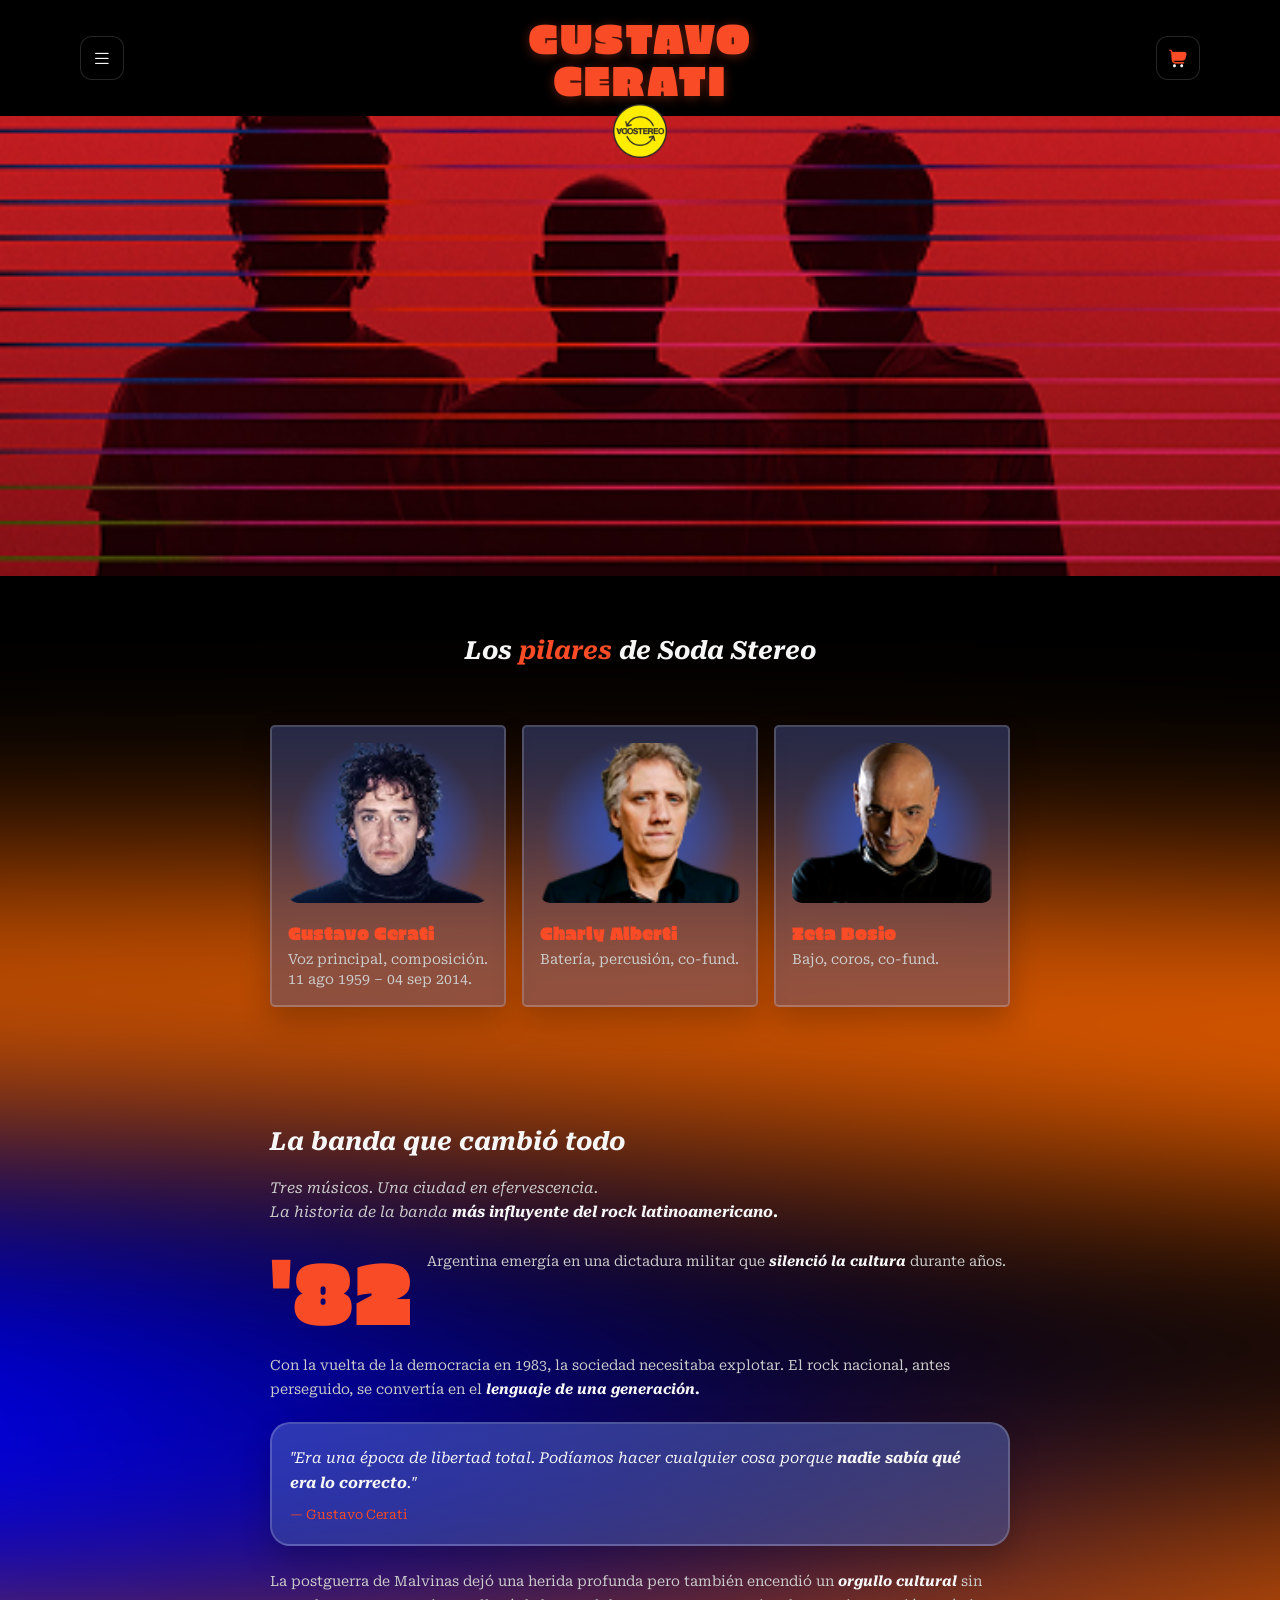
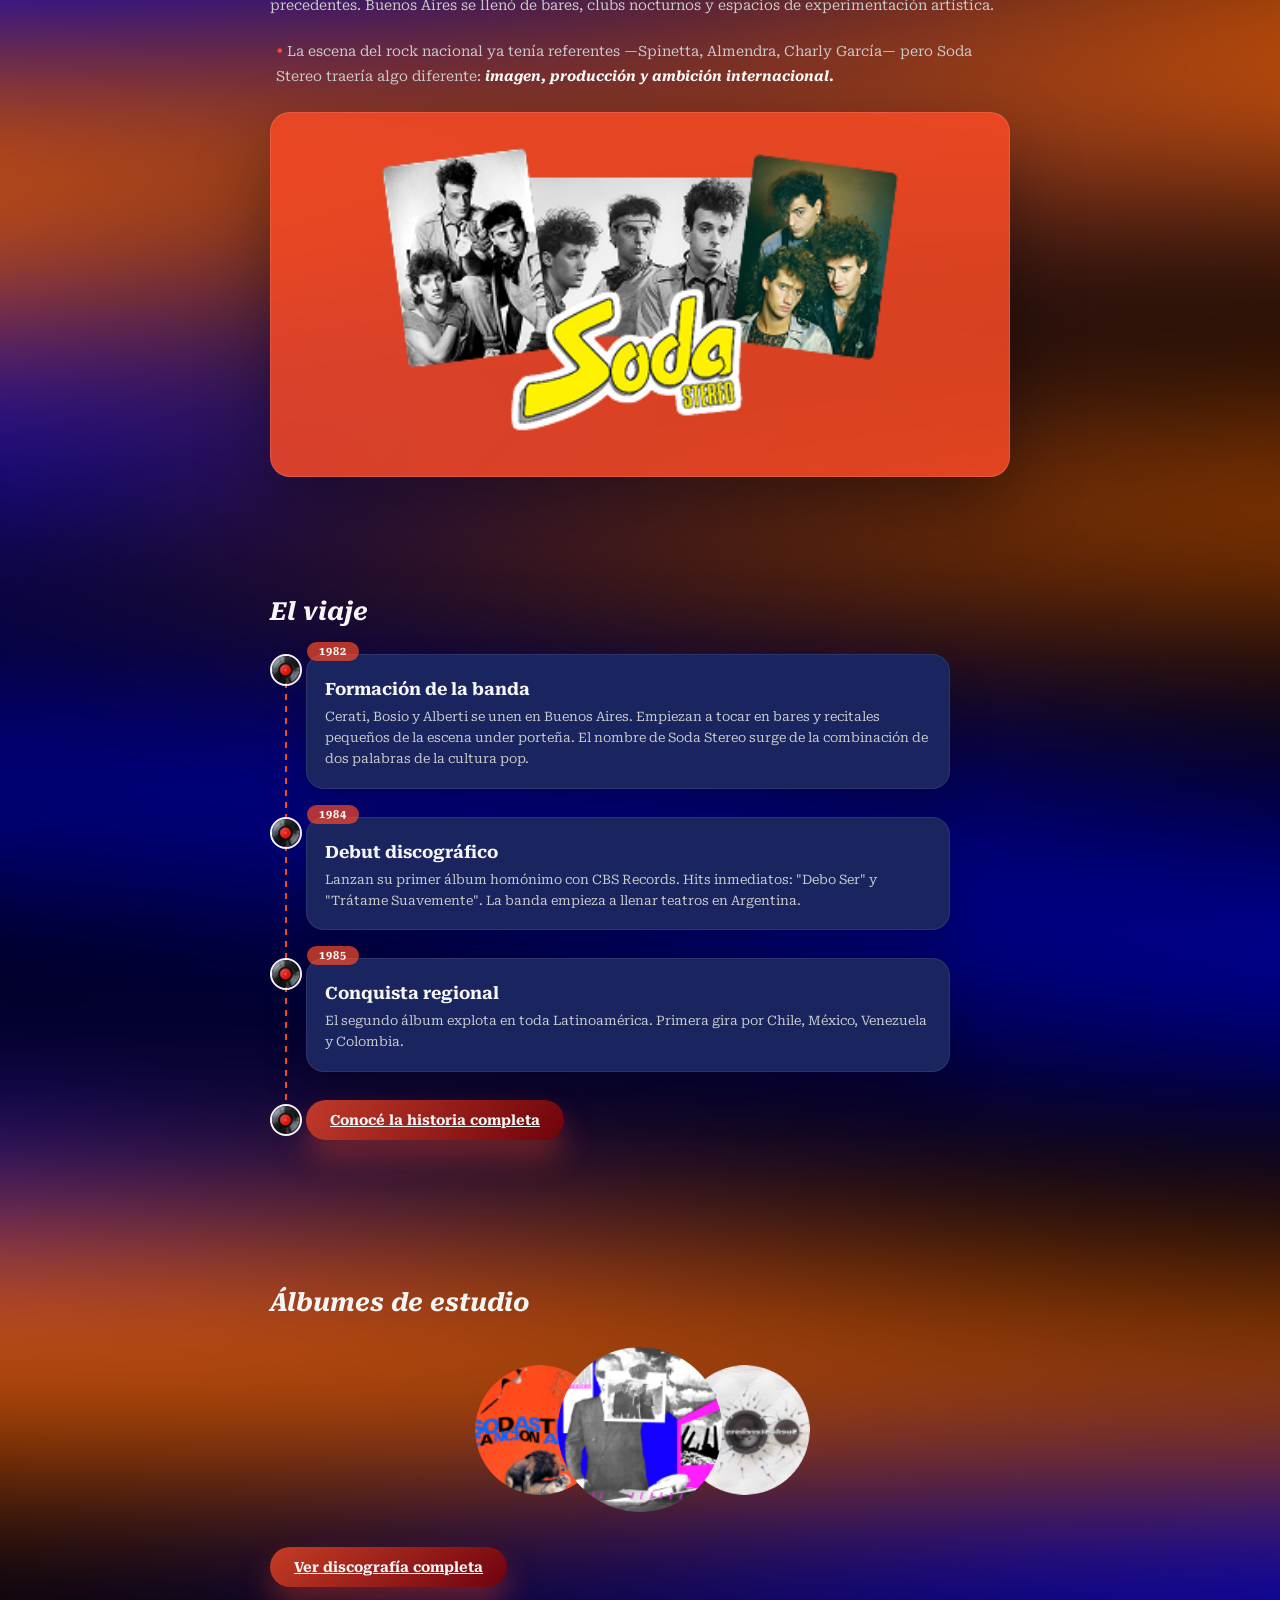
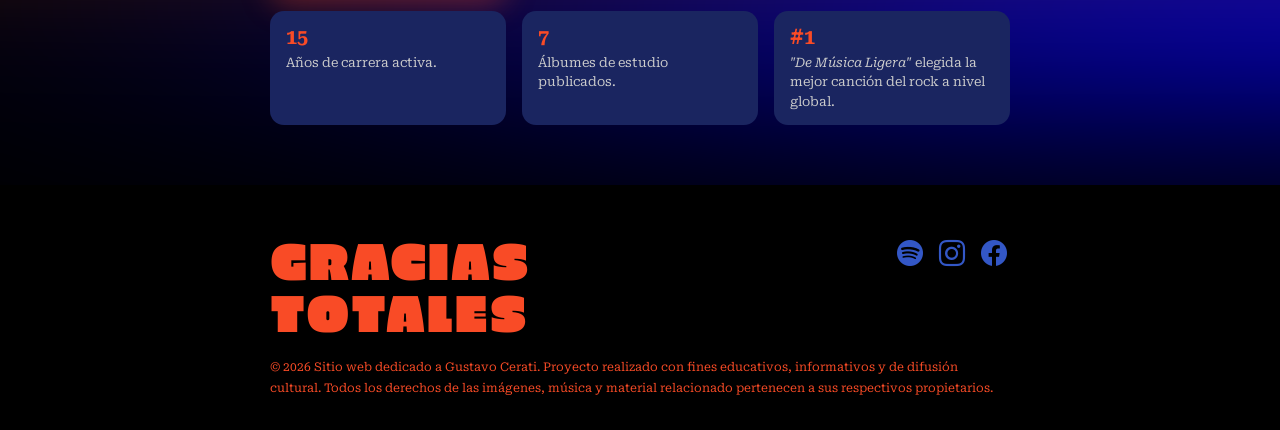
==== commit 1aff71ad: "Align HTML with course tags and simplify layout CSS Replace non-course tags (button, figure, time, e" ====
--- a/index.html
+++ b/index.html
@@ -27,24 +27,24 @@
      Es útil para los usuarios que usan lectores de pantalla o que navegan con el teclado.
      Es una buena práctica para la accesibilidad.
      -->
-    <button type="button" class="nav-icon nav-icon--menu" aria-label="Abrir menú de navegación">
-      <i class="bi bi-list" aria-hidden="true"></i>
-    </button>
+    <a href="#" class="nav-icon nav-icon--menu" aria-label="Abrir menú de navegación">
+      <span class="bi bi-list" aria-hidden="true"></span>
+    </a>
 
     <h1 class="header-title">GUSTAVO<br>CERATI</h1>
 
-    <button type="button" class="nav-icon nav-icon--cart" aria-label="Carrito de compras">
+    <a href="#" class="nav-icon nav-icon--cart" aria-label="Carrito de compras">
       <img src="img/shop-cart.png" alt="" width="22" height="22" />
-    </button>
+    </a>
   </header>
 
   <main id="contenido">
 
     <!-- ── HERO ───────────────────────────────────────────────────── -->
-    <figure class="hero">
+    <div class="hero">
       <img class="hero-bg" src="img/band-silhouette.png" alt="Siluetas de los integrantes de Soda Stereo" />
       <img class="hero-logo" src="img/soda-logo-min.png" alt="Logo de Soda Stereo" />
-    </figure>
+    </div>
 
     <div class="page-background">
 
@@ -65,26 +65,26 @@
             sin bloquear la carga de la página.
             -->
             <img src="img/member-cerati.png" alt="Retrato de Gustavo Cerati" loading="lazy" decoding="async" />
-            <hgroup class="member-info">
+            <div class="member-info">
               <h3>Gustavo Cerati</h3>
               <p>Voz principal, composición.<br>11 ago 1959 – 04 sep 2014.</p>
-            </hgroup>
+            </div>
           </li>
 
           <li class="member-card">
             <img src="img/member-alberti.png" alt="Retrato de Charly Alberti" loading="lazy" decoding="async" />
-            <hgroup class="member-info">
+            <div class="member-info">
               <h3>Charly Alberti</h3>
               <p>Batería, percusión, co-fund.</p>
-            </hgroup>
+            </div>
           </li>
 
           <li class="member-card">
             <img src="img/member-zeta.png" alt="Retrato de Zeta Bosio" loading="lazy" decoding="async" />
-            <hgroup class="member-info">
+            <div class="member-info">
               <h3>Zeta Bosio</h3>
               <p>Bajo, coros, co-fund.</p>
-            </hgroup>
+            </div>
           </li>
 
         </ul>
@@ -99,7 +99,7 @@
         </p>
 
         <aside class="year-block">
-          <time class="year-number" datetime="1982">'82</time>
+          <span class="year-number">'82</span>
           <p class="year-text">
             Argentina emergía en una dictadura militar que <em>silenció la cultura</em> durante años.
           </p>
@@ -110,12 +110,12 @@
           antes perseguido, se convertía en el <strong>lenguaje de una generación.</strong>
         </p>
 
-        <figure class="quote-card">
-          <blockquote>
+        <div class="quote-card">
+          <p class="quote-text">
             "Era una época de libertad total. Podíamos hacer cualquier cosa porque <strong>nadie sabía qué era lo correcto</strong>."
-          </blockquote>
-          <figcaption><cite>— Gustavo Cerati</cite></figcaption>
-        </figure>
+          </p>
+          <p class="quote-author">— Gustavo Cerati</p>
+        </div>
 
         <p class="body-text">
           La postguerra de Malvinas dejó una herida profunda pero también encendió un <strong>orgullo cultural</strong>
@@ -127,9 +127,9 @@
           traería algo diferente: <strong>imagen, producción y ambición internacional.</strong>
         </p>
 
-        <figure class="band-photo-card">
+        <div class="band-photo-card">
           <img src="img/band-logo-card.png" alt="Soda Stereo: fotos de la banda con el logo" loading="lazy" decoding="async" />
-        </figure>
+        </div>
       </section>
 
       <!-- ── EL VIAJE ───────────────────────────────────────────────── -->
@@ -145,7 +145,7 @@
           <li class="timeline-item">
             <img class="timeline-marker" src="img/disco.png" alt="" loading="lazy" decoding="async" />
             <article class="timeline-card">
-              <time class="timeline-year" datetime="1982">1982</time>
+              <span class="timeline-year">1982</span>
               <h3>Formación de la banda</h3>
               <p>Cerati, Bosio y Alberti se unen en Buenos Aires. Empiezan a tocar en bares y recitales pequeños de la escena under porteña. El nombre de Soda Stereo surge de la combinación de dos palabras de la cultura pop.</p>
             </article>
@@ -154,7 +154,7 @@
           <li class="timeline-item">
             <img class="timeline-marker" src="img/disco.png" alt="" loading="lazy" decoding="async" />
             <article class="timeline-card">
-              <time class="timeline-year" datetime="1984">1984</time>
+              <span class="timeline-year">1984</span>
               <h3>Debut discográfico</h3>
               <p>Lanzan su primer álbum homónimo con CBS Records. Hits inmediatos: "Debo Ser" y "Trátame Suavemente". La banda empieza a llenar teatros en Argentina.</p>
             </article>
@@ -163,7 +163,7 @@
           <li class="timeline-item">
             <img class="timeline-marker" src="img/disco.png" alt="" loading="lazy" decoding="async" />
             <article class="timeline-card">
-              <time class="timeline-year" datetime="1985">1985</time>
+              <span class="timeline-year">1985</span>
               <h3>Conquista regional</h3>
               <p>El segundo álbum explota en toda Latinoamérica. Primera gira por Chile, México, Venezuela y Colombia.</p>
             </article>
@@ -181,11 +181,11 @@
       <section class="albumes" aria-labelledby="albumes-title">
         <h2 class="timeline-title" id="albumes-title">Álbumes de estudio</h2>
 
-        <figure class="albums-circles">
+        <div class="albums-circles">
           <img src="img/mask-group-1.png" alt="Portada de un álbum de estudio de Soda Stereo" loading="lazy" decoding="async" />
           <img src="img/mask-group-2.png" alt="Portada de un álbum de estudio de Soda Stereo" loading="lazy" decoding="async" />
           <img src="img/mask-group-3.png" alt="Portada de un álbum de estudio de Soda Stereo" loading="lazy" decoding="async" />
-        </figure>
+        </div>
 
         <a href="#" class="btn">Ver discografía completa</a>
 
@@ -215,37 +215,39 @@
 
   <!-- ── FOOTER ─────────────────────────────────────────────────── -->
   <footer>
-    <p class="footer-title">GRACIAS<br>TOTALES</p>
-
-    <nav class="footer-social" aria-label="Redes sociales">
-      <ul class="footer-icons" role="list">
-
-        <li>
-          <a class="footer-icon" href="#" aria-label="Spotify">
-            <i class="bi bi-spotify" aria-hidden="true"></i>
-          </a>
-        </li>
-
-        <li>
-          <a class="footer-icon" href="#" aria-label="Instagram">
-            <i class="bi bi-instagram" aria-hidden="true"></i>
-          </a>
-        </li>
-
-        <li>
-          <a class="footer-icon" href="#" aria-label="Facebook">
-            <i class="bi bi-facebook" aria-hidden="true"></i>
-          </a>
-        </li>
-
-      </ul>
-    </nav>
-
-    <p class="footer-legal">
-      © 2026 Sitio web dedicado a Gustavo Cerati. Proyecto realizado con fines educativos,
-      informativos y de difusión cultural. Todos los derechos de las imágenes, música y material
-      relacionado pertenecen a sus respectivos propietarios.
-    </p>
+    <div class="footer-inner">
+      <p class="footer-title">GRACIAS<br>TOTALES</p>
+
+      <nav class="footer-social" aria-label="Redes sociales">
+        <ul class="footer-icons" role="list">
+
+          <li>
+            <a class="footer-icon" href="#" aria-label="Spotify">
+              <span class="bi bi-spotify" aria-hidden="true"></span>
+            </a>
+          </li>
+
+          <li>
+            <a class="footer-icon" href="#" aria-label="Instagram">
+              <span class="bi bi-instagram" aria-hidden="true"></span>
+            </a>
+          </li>
+
+          <li>
+            <a class="footer-icon" href="#" aria-label="Facebook">
+              <span class="bi bi-facebook" aria-hidden="true"></span>
+            </a>
+          </li>
+
+        </ul>
+      </nav>
+
+      <p class="footer-legal">
+        © 2026 Sitio web dedicado a Gustavo Cerati. Proyecto realizado con fines educativos,
+        informativos y de difusión cultural. Todos los derechos de las imágenes, música y material
+        relacionado pertenecen a sus respectivos propietarios.
+      </p>
+    </div>
   </footer>
 
 </body>
--- a/styles.css
+++ b/styles.css
@@ -148,8 +148,7 @@
 Es útil para definir el estado de foco de un elemento.
 Es una buena práctica para la accesibilidad.
 */
-a:focus-visible,
-button:focus-visible {
+a:focus-visible {
   outline: 2px solid var(--orange);
   outline-offset: 2px;
   border-radius: 4px;
@@ -213,12 +212,12 @@
   box-shadow: 0 12px 22px rgba(0,0,0,0.25);
 }
 
-.nav-icon i {
+.nav-icon span {
   font-size: 20px;
   line-height: 1;
 }
 
-.nav-icon--menu i {
+.nav-icon--menu span {
   color: var(--white);
 }
 
@@ -450,7 +449,7 @@
   box-shadow: 0 14px 30px rgba(0,0,0,0.22);
 }
 
-.quote-card blockquote {
+.quote-card .quote-text {
   font-size: 15px;
   font-style: italic;
   font-weight: 400;
@@ -459,7 +458,7 @@
   margin-bottom: 10px;
 }
 
-.quote-card cite {
+.quote-card .quote-author {
   font-size: 13px;
   color: var(--orange);
   font-style: normal;
@@ -527,14 +526,14 @@
 - repeating-linear-gradient crea el punteado: 6px naranja, 6px transparente,
   y se repite.
 - top: 16px arranca en el centro del disco (que mide 32px).
-- height: calc(100% + 28px) estira la línea hasta el disco de abajo
-  (28px es la separación —margin-bottom— entre items). */
+- bottom: -28px estira la línea hasta el disco de abajo (28px es el
+  margin-bottom entre items). */
 .timeline-item:not(:last-child)::before {
   content: '';
   position: absolute;
   left: -21px;
   top: 16px;
-  height: calc(100% + 28px);
+  bottom: -28px;
   width: 2px;
   background: repeating-linear-gradient(
     to bottom,
@@ -733,6 +732,8 @@
 
 /* ─── FOOTER ────────────────────────────────────────────────── */
 /* Layout del footer con flexbox (sin grid):
+El <footer> ocupa todo el ancho y lleva el fondo negro.
+Dentro, .footer-inner limita y centra el contenido (igual que las section).
 Queremos: "GRACIAS TOTALES" a la izquierda, las redes a la derecha, y el
 texto legal abajo ocupando todo el ancho.
 - flex-wrap: wrap permite que los elementos pasen a una segunda fila.
@@ -741,6 +742,9 @@
   "se baja" solo a la línea de abajo. */
 footer {
   background: rgba(0, 0, 0, 0.85);
+}
+
+.footer-inner {
   padding: 36px 16px 30px;
   display: flex;
   flex-wrap: wrap;
@@ -787,7 +791,7 @@
   opacity: 0.7;
 }
 
-.footer-icon i {
+.footer-icon span {
   font-size: 26px;
   color: var(--blue);
   line-height: 1;
@@ -898,10 +902,11 @@
   }
 
   /* Centra el contenido del footer a un máximo de 900px, pero mantiene el
-  fondo negro ocupando todo el ancho. El truco: padding lateral dinámico
-  = la mitad del espacio sobrante a cada lado (con un mínimo de 80px). */
-  footer {
-    padding: 48px max(80px, calc((100% - 900px) / 2)) 32px;
+  fondo negro ocupando todo el ancho (mismo criterio que las section). */
+  .footer-inner {
+    max-width: 900px;
+    margin: 0 auto;
+    padding: 48px 80px 32px;
   }
 
   .footer-legal {
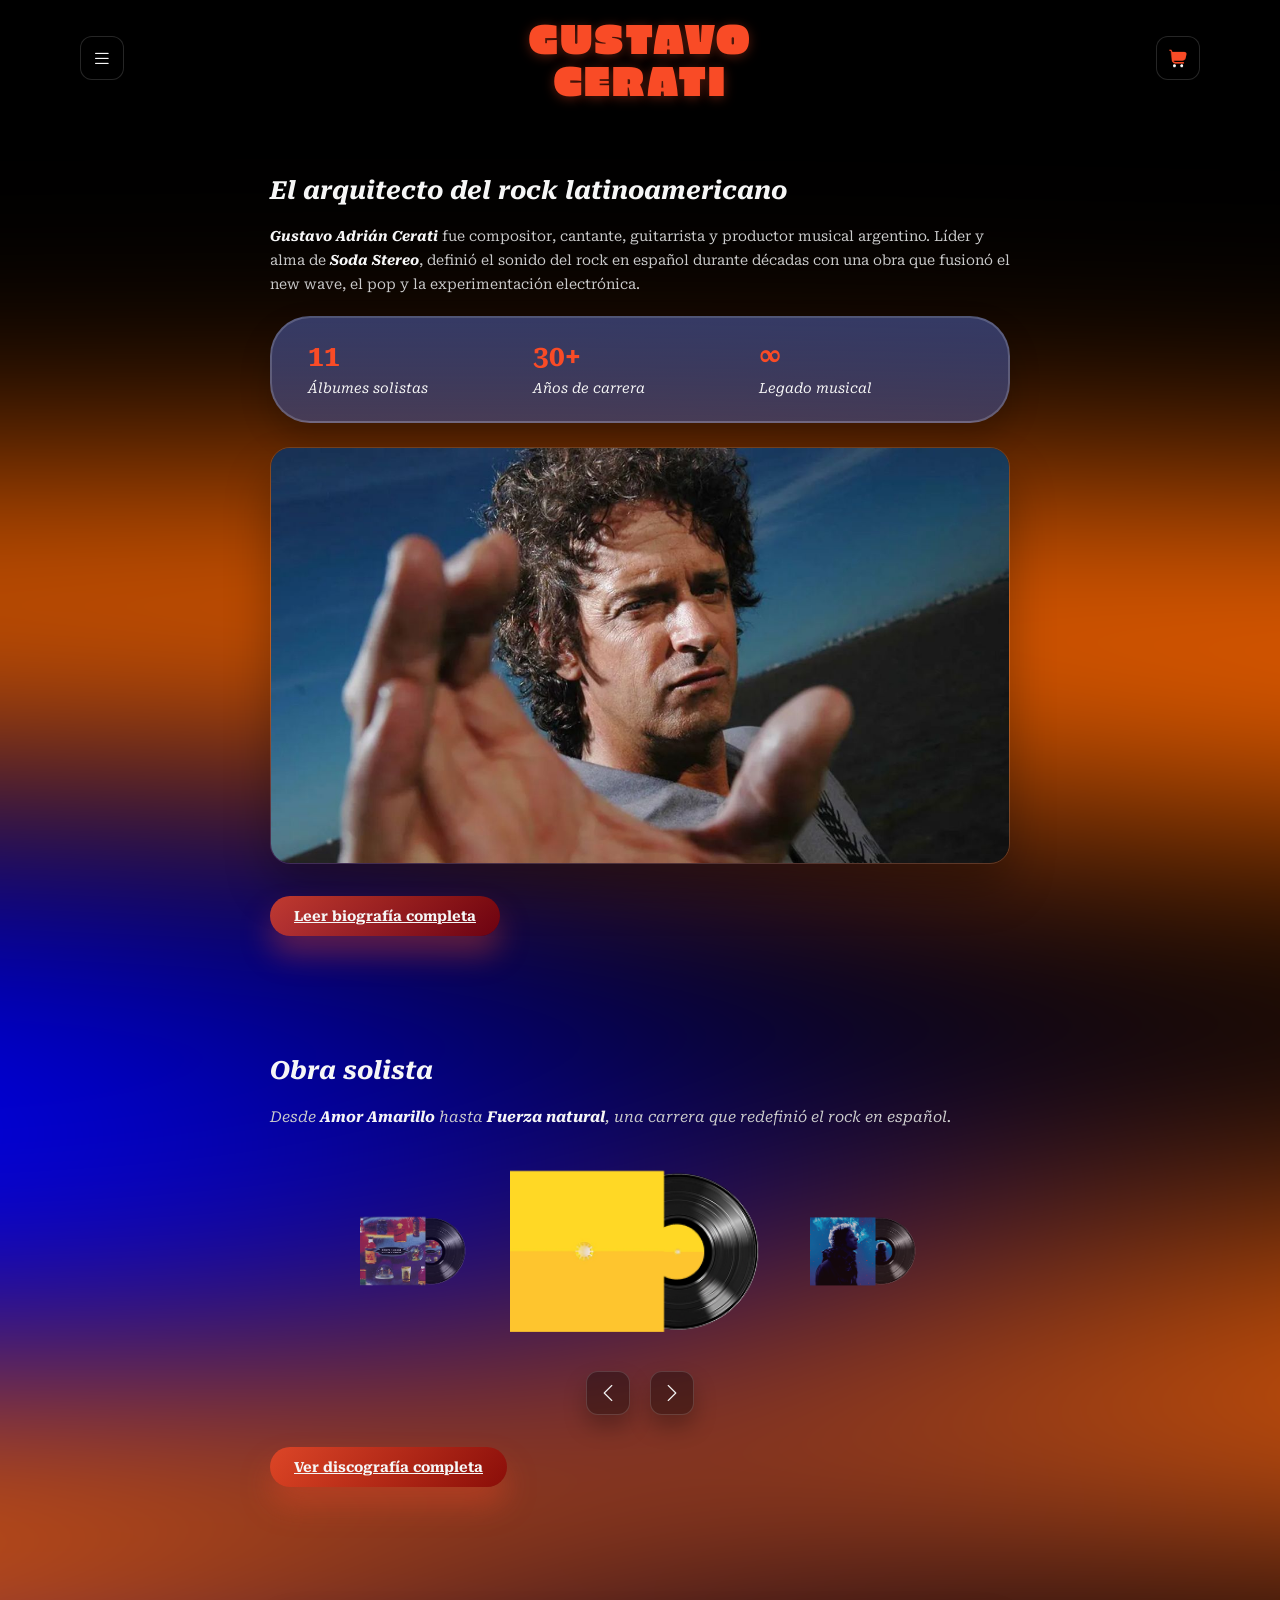
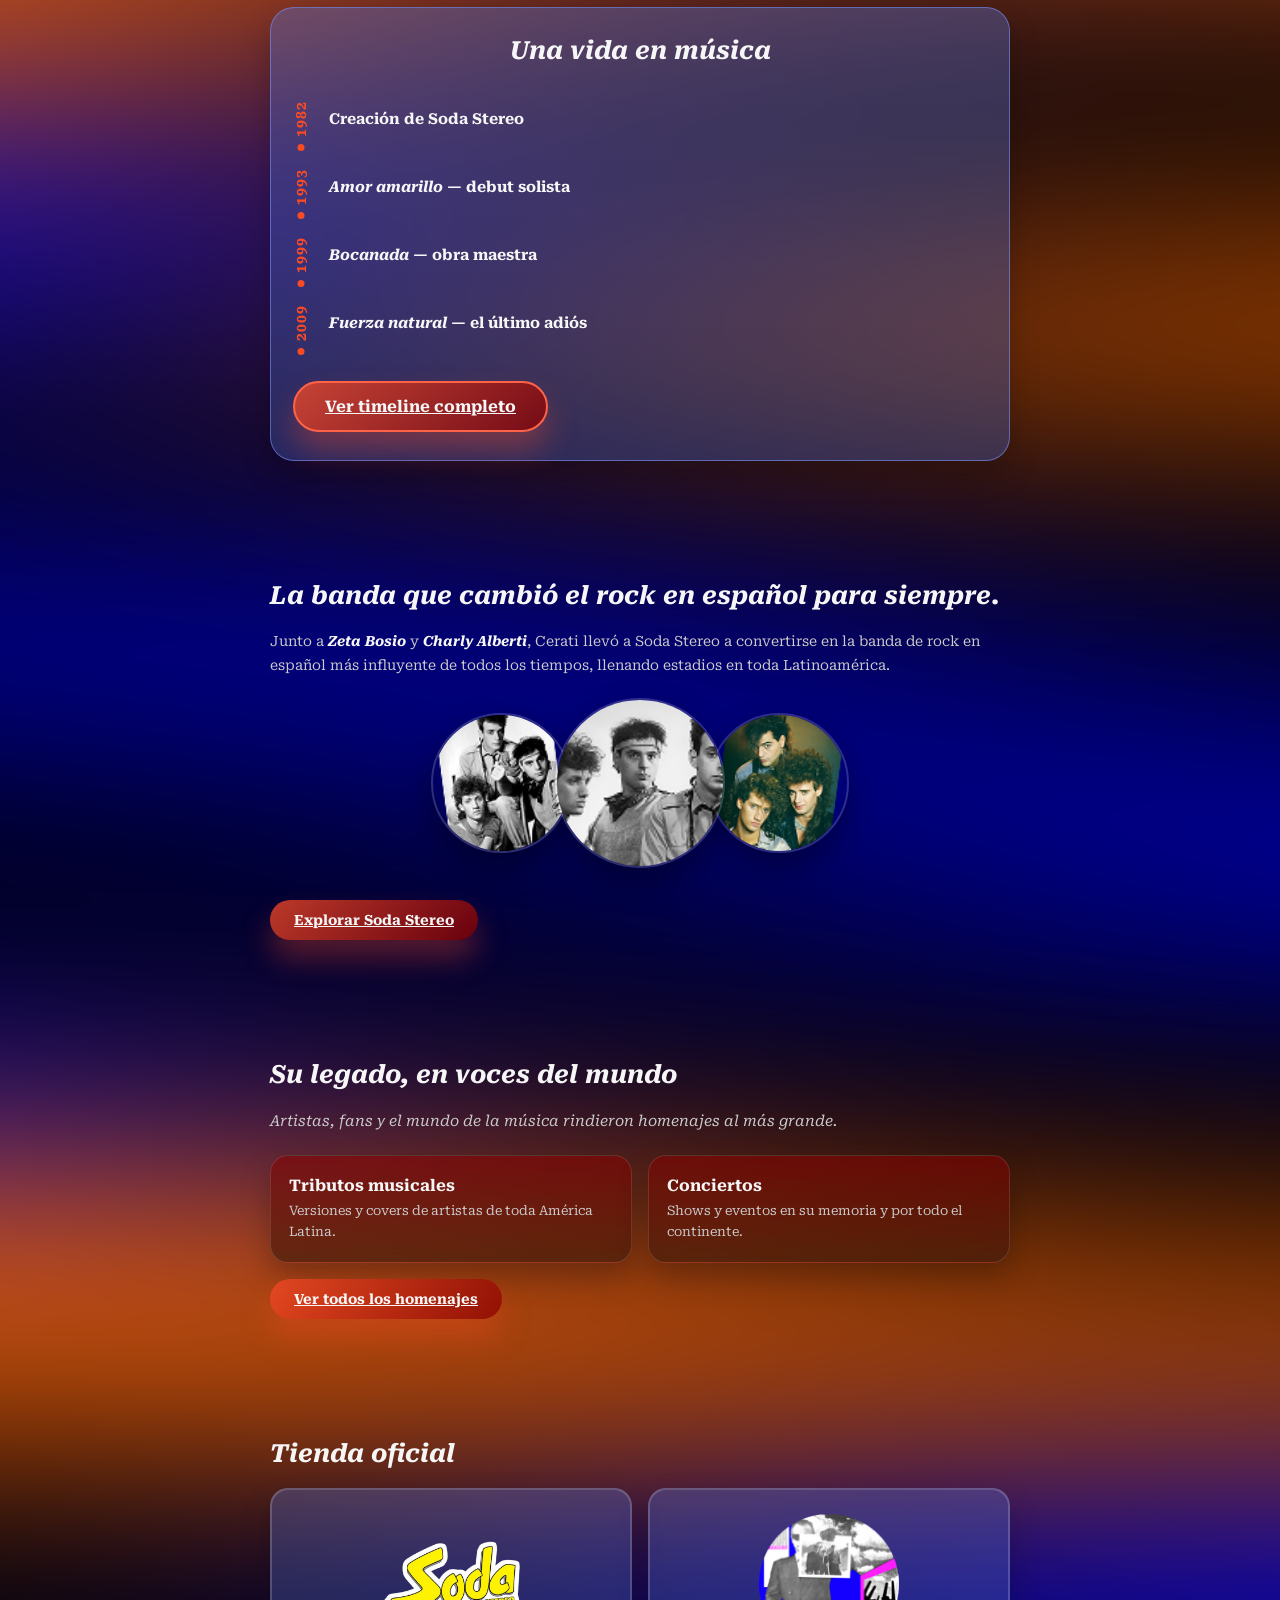
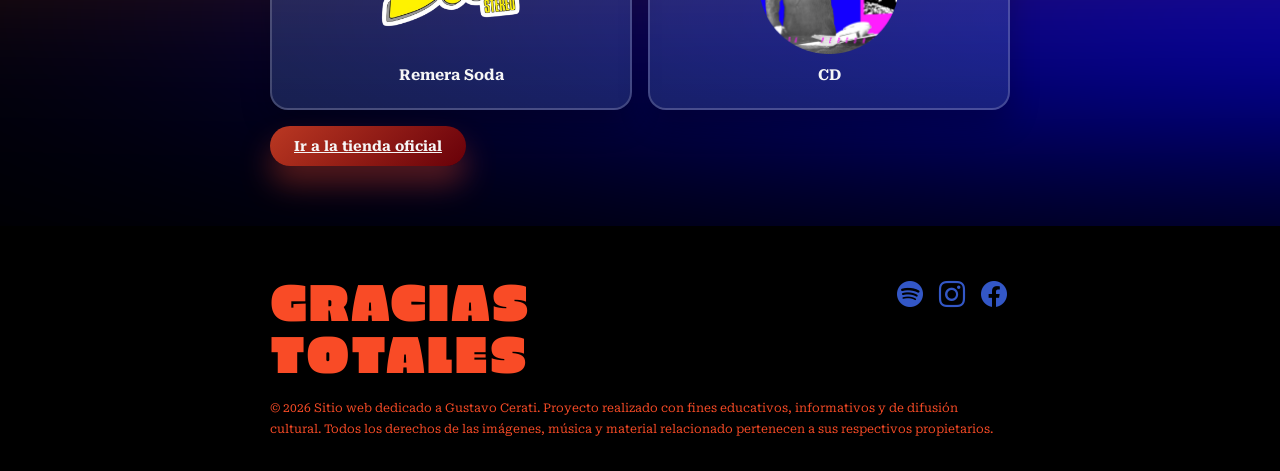
==== commit e1dce875: "Add Cerati main page and move Soda Stereo to subpage. index.html is now the Gustavo Cerati landing w" ====
--- a/index.html
+++ b/index.html
@@ -3,210 +3,207 @@
 <head>
   <meta charset="UTF-8" />
   <meta name="viewport" content="width=device-width, initial-scale=1.0" />
-  <title>Soda Stereo | La banda que cambió todo</title>
-  <meta name="description" content="Homenaje a Soda Stereo y Gustavo Cerati: los pilares de la banda, su historia, el viaje y los álbumes de estudio del grupo más influyente del rock latinoamericano." />
+  <title>Gustavo Cerati | El arquitecto del rock latinoamericano</title>
+  <meta name="description" content="Homenaje a Gustavo Cerati: biografía, obra solista, su vida en música, Soda Stereo, homenajes y tienda oficial del arquitecto del rock latinoamericano." />
   <link rel="stylesheet" href="https://cdn.jsdelivr.net/npm/bootstrap-icons@1.11.3/font/bootstrap-icons.min.css" />
   <link rel="stylesheet" href="styles.css" />
 </head>
 <body>
 
-  <!-- Por qué existe este link de Saltar al contenido? 
-  Este link es para saltar al contenido principal de la página.
-  Es útil para los usuarios que usan lectores de pantalla o que navegan con el teclado.
-  
-  Es una buena práctica para la accesibilidad.
-  Para verlo recargue la página y presione la tecla Tab.
-  El link se verá como un botón de la barra de navegación.
-  -->
-  <a class="skip-link" href="#contenido">Saltar al contenido</a>
-
   <!-- ── HEADER ─────────────────────────────────────────────────── -->
   <header>
-    <!-- Qué es aria-label?
-     Aria-label es un atributo que se usa para describir el propósito de un elemento.
-     Es útil para los usuarios que usan lectores de pantalla o que navegan con el teclado.
-     Es una buena práctica para la accesibilidad.
-     -->
-    <a href="#" class="nav-icon nav-icon--menu" aria-label="Abrir menú de navegación">
-      <span class="bi bi-list" aria-hidden="true"></span>
+    <a href="#" class="nav-icon nav-icon--menu">
+      <span class="bi bi-list"></span>
     </a>
 
     <h1 class="header-title">GUSTAVO<br>CERATI</h1>
 
-    <a href="#" class="nav-icon nav-icon--cart" aria-label="Carrito de compras">
-      <img src="img/shop-cart.png" alt="" width="22" height="22" />
+    <a href="#" class="nav-icon nav-icon--cart">
+      <img src="img/shop-cart.png" alt="Carrito de compras" width="22" height="22" />
     </a>
   </header>
 
-  <main id="contenido">
-
-    <!-- ── HERO ───────────────────────────────────────────────────── -->
-    <div class="hero">
-      <img class="hero-bg" src="img/band-silhouette.png" alt="Siluetas de los integrantes de Soda Stereo" />
-      <img class="hero-logo" src="img/soda-logo-min.png" alt="Logo de Soda Stereo" />
-    </div>
+  <main>
 
     <div class="page-background">
 
-      <!-- ── PILARES ────────────────────────────────────────────────── -->
-      <section class="pilares" aria-labelledby="pilares-title">
-        <h2 class="section-title" id="pilares-title">Los <em>pilares</em> de Soda Stereo</h2>
-        <!-- Qué es role="list"?
-        Role es un atributo que se usa para describir el propósito de un elemento.
-        Es útil para los usuarios que usan lectores de pantalla o que navegan con el teclado.
-        Es una buena práctica para la accesibilidad.
-        -->
-        <ul class="member-cards-grid" role="list">
-
-          <li class="member-card">
-            <!-- Qué es loading="lazy" y decoding="async"?
-            Lazy loading es una técnica para cargar las imágenes cuando se necesitan.
-            Async decoding es una técnica para decodificar de forma asincrona quiere decir que la imagen se decodifica mientras se carga
-            sin bloquear la carga de la página.
-            -->
-            <img src="img/member-cerati.png" alt="Retrato de Gustavo Cerati" loading="lazy" decoding="async" />
-            <div class="member-info">
-              <h3>Gustavo Cerati</h3>
-              <p>Voz principal, composición.<br>11 ago 1959 – 04 sep 2014.</p>
-            </div>
-          </li>
-
-          <li class="member-card">
-            <img src="img/member-alberti.png" alt="Retrato de Charly Alberti" loading="lazy" decoding="async" />
-            <div class="member-info">
-              <h3>Charly Alberti</h3>
-              <p>Batería, percusión, co-fund.</p>
-            </div>
-          </li>
-
-          <li class="member-card">
-            <img src="img/member-zeta.png" alt="Retrato de Zeta Bosio" loading="lazy" decoding="async" />
-            <div class="member-info">
-              <h3>Zeta Bosio</h3>
-              <p>Bajo, coros, co-fund.</p>
-            </div>
-          </li>
-
+      <!-- ── BIO / HERO ─────────────────────────────────────────────── -->
+      <section class="bio">
+        <h2 class="section-title">El arquitecto del rock latinoamericano</h2>
+
+        <p class="body-text">
+          <strong>Gustavo Adrián Cerati</strong> fue compositor, cantante, guitarrista y productor musical argentino.
+          Líder y alma de <strong>Soda Stereo</strong>, definió el sonido del rock en español durante
+          décadas con una obra que fusionó el new wave, el pop y la experimentación electrónica.
+        </p>
+
+        <!-- Barra de estadísticas: una sola card con 3 columnas en flex -->
+        <div class="stats-bar">
+          <div class="stats-bar-item">
+            <span class="stat-number">11</span>
+            <p>Álbumes solistas</p>
+          </div>
+          <div class="stats-bar-item">
+            <span class="stat-number">30+</span>
+            <p>Años de carrera</p>
+          </div>
+          <div class="stats-bar-item">
+            <span class="stat-number">∞</span>
+            <p>Legado musical</p>
+          </div>
+        </div>
+
+        <div class="bio-image-card">
+          <img src="img/gustavo-cerati-main.jpeg" alt="Gustavo Cerati mirando a cámara con la mano extendida" />
+        </div>
+
+        <a href="#" class="btn">Leer biografía completa</a>
+      </section>
+
+      <!-- ── OBRA SOLISTA ───────────────────────────────────────────── -->
+      <section class="obra">
+        <h2 class="section-title">Obra solista</h2>
+        <p class="banda-subtitle">
+          Desde <strong>Amor Amarillo</strong> hasta <strong>Fuerza natural</strong>,
+          una carrera que redefinió el rock en español.
+        </p>
+
+        <div class="vinilo-carousel">
+          <div class="vinilo-carousel-items">
+
+            <div class="carousel-item prev">
+              <a href="#"><img src="img/vinilos/vinilo01.png" alt="Vinilo de Colores Santos" /></a>
+            </div>
+            <div class="carousel-item active">
+              <a href="#"><img src="img/vinilos/vinilo02.png" alt="Vinilo de Amor Amarillo" /></a>
+            </div>
+            <div class="carousel-item next">
+              <a href="#"><img src="img/vinilos/vinilo03.png" alt="Vinilo de Bocanada" /></a>
+            </div>
+            <div class="carousel-item">
+              <a href="#"><img src="img/vinilos/vinilo04.png" alt="Vinilo de Más Bien" /></a>
+            </div>
+            <div class="carousel-item">
+              <a href="#"><img src="img/vinilos/vinilo05.png" alt="Vinilo de Once Episodios Sinfónicos" /></a>
+            </div>
+            <div class="carousel-item">
+              <a href="#"><img src="img/vinilos/vinilo06.png" alt="Vinilo de Siempre Es Hoy" /></a>
+            </div>
+            <div class="carousel-item">
+              <a href="#"><img src="img/vinilos/vinilo07.png" alt="Vinilo de Siempre Es Hoy / Reversiones" /></a>
+            </div>
+            <div class="carousel-item">
+              <a href="#"><img src="img/vinilos/vinilo08.png" alt="Vinilo de Canciones Elegidas noventa y tres cero cuatro" /></a>
+            </div>
+            <div class="carousel-item">
+              <a href="#"><img src="img/vinilos/vinilo09.png" alt="Ahí Vamos" /></a>
+            </div>
+            <div class="carousel-item">
+              <a href="#"><img src="img/vinilos/vinilo10.png" alt="Ahí Vamos Tour" /></a>
+            </div>
+            <div class="carousel-item">
+              <a href="#"><img src="img/vinilos/vinilo11.png" alt="Fuerza Natural" /></a>
+            </div>
+
+          </div>
+
+          <div class="carousel-nav">
+            <a href="#" class="carousel-button carousel-button--prev">
+              <span class="bi bi-chevron-left"></span>
+            </a>
+            <a href="#" class="carousel-button carousel-button--next">
+              <span class="bi bi-chevron-right"></span>
+            </a>
+          </div>
+        </div>
+
+        <a href="#" class="btn">Ver discografía completa</a>
+      </section>
+
+      <!-- ── UNA VIDA EN MÚSICA ─────────────────────────────────────── -->
+      <section class="vida">
+        <div class="vida-card">
+          <h2 class="section-title">Una vida en música</h2>
+
+          <ol class="vida-list">
+            <li class="vida-item">
+              <span class="vida-year">1982</span>
+              <p>Creación de Soda Stereo</p>
+            </li>
+            <li class="vida-item">
+              <span class="vida-year">1993</span>
+              <p><em>Amor amarillo</em> — debut solista</p>
+            </li>
+            <li class="vida-item">
+              <span class="vida-year">1999</span>
+              <p><em>Bocanada</em> — obra maestra</p>
+            </li>
+            <li class="vida-item">
+              <span class="vida-year">2009</span>
+              <p><em>Fuerza natural</em> — el último adiós</p>
+            </li>
+          </ol>
+
+          <a href="#" class="btn">Ver timeline completo</a>
+        </div>
+      </section>
+
+      <!-- ── SODA STEREO ────────────────────────────────────────────── -->
+      <section class="soda">
+        <h2 class="section-title">La banda que cambió el rock en español para siempre.</h2>
+
+        <p class="body-text">
+          Junto a <strong>Zeta Bosio</strong> y <strong>Charly Alberti</strong>, Cerati llevó a
+          Soda Stereo a convertirse en la banda de rock en español más influyente de todos los
+          tiempos, llenando estadios en toda Latinoamérica.
+        </p>
+
+        <div class="soda-circles">
+          <img src="img/band-1.png" alt="Foto de Soda Stereo" />
+          <img src="img/band-2.png" alt="Foto de Soda Stereo" />
+          <img src="img/band-3.png" alt="Foto de Soda Stereo" />
+        </div>
+
+        <a href="soda-stereo.html" class="btn">Explorar Soda Stereo</a>
+      </section>
+
+      <!-- ── LEGADO ─────────────────────────────────────────────────── -->
+      <section class="legado">
+        <h2 class="section-title">Su legado, en voces del mundo</h2>
+        <p class="banda-subtitle">
+          Artistas, fans y el mundo de la música rindieron homenajes al más grande.
+        </p>
+
+        <ul class="legado-cards">
+          <li class="legado-card">
+            <h3>Tributos musicales</h3>
+            <p>Versiones y covers de artistas de toda América Latina.</p>
+          </li>
+          <li class="legado-card">
+            <h3>Conciertos</h3>
+            <p>Shows y eventos en su memoria y por todo el continente.</p>
+          </li>
         </ul>
-      </section>
-
-      <!-- ── BANDA ──────────────────────────────────────────────────── -->
-      <section class="banda" aria-labelledby="banda-title">
-        <h2 class="section-title" id="banda-title">La banda que cambió todo</h2>
-        <p class="banda-subtitle">
-          Tres músicos. Una ciudad en efervescencia.<br>
-          La historia de la banda <strong>más influyente del rock latinoamericano.</strong>
-        </p>
-
-        <aside class="year-block">
-          <span class="year-number">'82</span>
-          <p class="year-text">
-            Argentina emergía en una dictadura militar que <em>silenció la cultura</em> durante años.
-          </p>
-        </aside>
-
-        <p class="body-text">
-          Con la vuelta de la democracia en 1983, la sociedad necesitaba explotar. El rock nacional,
-          antes perseguido, se convertía en el <strong>lenguaje de una generación.</strong>
-        </p>
-
-        <div class="quote-card">
-          <p class="quote-text">
-            "Era una época de libertad total. Podíamos hacer cualquier cosa porque <strong>nadie sabía qué era lo correcto</strong>."
-          </p>
-          <p class="quote-author">— Gustavo Cerati</p>
-        </div>
-
-        <p class="body-text">
-          La postguerra de Malvinas dejó una herida profunda pero también encendió un <strong>orgullo cultural</strong>
-          sin precedentes. Buenos Aires se llenó de bares, clubs nocturnos y espacios de experimentación artística.
-        </p>
-
-        <p class="bullet-text">
-          La escena del rock nacional ya tenía referentes —Spinetta, Almendra, Charly García— pero Soda Stereo
-          traería algo diferente: <strong>imagen, producción y ambición internacional.</strong>
-        </p>
-
-        <div class="band-photo-card">
-          <img src="img/band-logo-card.png" alt="Soda Stereo: fotos de la banda con el logo" loading="lazy" decoding="async" />
-        </div>
-      </section>
-
-      <!-- ── EL VIAJE ───────────────────────────────────────────────── -->
-      <!-- Qué es aria-labelledby?
-      Aria-labelledby es un atributo que se usa para describir el propósito de un elemento.
-      Es útil para los usuarios que usan lectores de pantalla o que navegan con el teclado.
-      -->
-      <section class="viaje" aria-labelledby="viaje-title">
-        <h2 class="timeline-title" id="viaje-title">El viaje</h2>
-
-        <ol class="timeline">
-
-          <li class="timeline-item">
-            <img class="timeline-marker" src="img/disco.png" alt="" loading="lazy" decoding="async" />
-            <article class="timeline-card">
-              <span class="timeline-year">1982</span>
-              <h3>Formación de la banda</h3>
-              <p>Cerati, Bosio y Alberti se unen en Buenos Aires. Empiezan a tocar en bares y recitales pequeños de la escena under porteña. El nombre de Soda Stereo surge de la combinación de dos palabras de la cultura pop.</p>
-            </article>
-          </li>
-
-          <li class="timeline-item">
-            <img class="timeline-marker" src="img/disco.png" alt="" loading="lazy" decoding="async" />
-            <article class="timeline-card">
-              <span class="timeline-year">1984</span>
-              <h3>Debut discográfico</h3>
-              <p>Lanzan su primer álbum homónimo con CBS Records. Hits inmediatos: "Debo Ser" y "Trátame Suavemente". La banda empieza a llenar teatros en Argentina.</p>
-            </article>
-          </li>
-
-          <li class="timeline-item">
-            <img class="timeline-marker" src="img/disco.png" alt="" loading="lazy" decoding="async" />
-            <article class="timeline-card">
-              <span class="timeline-year">1985</span>
-              <h3>Conquista regional</h3>
-              <p>El segundo álbum explota en toda Latinoamérica. Primera gira por Chile, México, Venezuela y Colombia.</p>
-            </article>
-          </li>
-
-          <li class="timeline-item timeline-cta">
-            <img class="timeline-marker" src="img/disco.png" alt="" loading="lazy" decoding="async" />
-            <a href="#" class="btn">Conocé la historia completa</a>
-          </li>
-
-        </ol>
-      </section>
-
-      <!-- ── ÁLBUMES ─────────────────────────────────────────────────── -->
-      <section class="albumes" aria-labelledby="albumes-title">
-        <h2 class="timeline-title" id="albumes-title">Álbumes de estudio</h2>
-
-        <div class="albums-circles">
-          <img src="img/mask-group-1.png" alt="Portada de un álbum de estudio de Soda Stereo" loading="lazy" decoding="async" />
-          <img src="img/mask-group-2.png" alt="Portada de un álbum de estudio de Soda Stereo" loading="lazy" decoding="async" />
-          <img src="img/mask-group-3.png" alt="Portada de un álbum de estudio de Soda Stereo" loading="lazy" decoding="async" />
-        </div>
-
-        <a href="#" class="btn">Ver discografía completa</a>
-
-        <ul class="stats-grid" role="list">
-
-          <li class="stat-card">
-            <span class="stat-number">15</span>
-            <p>Años de carrera activa.</p>
-          </li>
-
-          <li class="stat-card">
-            <span class="stat-number">7</span>
-            <p>Álbumes de estudio publicados.</p>
-          </li>
-
-          <li class="stat-card">
-            <span class="stat-number">#1</span>
-            <p><em>"De Música Ligera"</em> elegida la mejor canción del rock a nivel global.</p>
-          </li>
-
+
+        <a href="#" class="btn">Ver todos los homenajes</a>
+      </section>
+
+      <!-- ── TIENDA OFICIAL ─────────────────────────────────────────── -->
+      <section class="tienda">
+        <h2 class="section-title">Tienda oficial</h2>
+
+        <ul class="product-cards">
+          <li class="product-card">
+            <img src="img/soda-logo-nobg.png" alt="Remera de Soda Stereo" />
+            <p class="product-name">Remera Soda</p>
+          </li>
+          <li class="product-card">
+            <img src="img/mask-group-2.png" alt="CD de Soda Stereo" />
+            <p class="product-name">CD</p>
+          </li>
         </ul>
+
+        <a href="#" class="btn">Ir a la tienda oficial</a>
       </section>
 
     </div>
@@ -218,24 +215,24 @@
     <div class="footer-inner">
       <p class="footer-title">GRACIAS<br>TOTALES</p>
 
-      <nav class="footer-social" aria-label="Redes sociales">
-        <ul class="footer-icons" role="list">
+      <nav class="footer-social">
+        <ul class="footer-icons">
 
           <li>
-            <a class="footer-icon" href="#" aria-label="Spotify">
-              <span class="bi bi-spotify" aria-hidden="true"></span>
+            <a class="footer-icon" href="#">
+              <span class="bi bi-spotify"></span>
             </a>
           </li>
 
           <li>
-            <a class="footer-icon" href="#" aria-label="Instagram">
-              <span class="bi bi-instagram" aria-hidden="true"></span>
+            <a class="footer-icon" href="#">
+              <span class="bi bi-instagram"></span>
             </a>
           </li>
 
           <li>
-            <a class="footer-icon" href="#" aria-label="Facebook">
-              <span class="bi bi-facebook" aria-hidden="true"></span>
+            <a class="footer-icon" href="#">
+              <span class="bi bi-facebook"></span>
             </a>
           </li>
 
@@ -250,5 +247,54 @@
     </div>
   </footer>
 
+  <script>
+    /* Carrusel de vinilos — Obra solista.
+    Basado en https://codepen.io/YousifW/pen/LKBxZX
+    Al hacer click en las flechas, se cambian las clases active/prev/next
+    y el CSS mueve cada vinilo con transform y opacity. */
+    const carousel = document.querySelector('.vinilo-carousel');
+
+    if (carousel) {
+      const slides = carousel.querySelectorAll('.carousel-item');
+      const buttons = carousel.querySelectorAll('.carousel-button');
+      const total = slides.length;
+      let current = 1;
+
+      function gotoNum(number) {
+        current = number;
+        let prev = current - 1;
+        let next = current + 1;
+
+        if (next >= total) {
+          next = 0;
+        }
+
+        if (prev < 0) {
+          prev = total - 1;
+        }
+
+        for (let i = 0; i < total; i++) {
+          slides[i].classList.remove('active');
+          slides[i].classList.remove('prev');
+          slides[i].classList.remove('next');
+        }
+
+        slides[current].classList.add('active');
+        slides[prev].classList.add('prev');
+        slides[next].classList.add('next');
+      }
+
+      buttons[0].addEventListener('click', function (event) {
+        event.preventDefault();
+        gotoNum(current > 0 ? current - 1 : total - 1);
+      });
+
+      buttons[1].addEventListener('click', function (event) {
+        event.preventDefault();
+        gotoNum(current < total - 1 ? current + 1 : 0);
+      });
+    }
+  </script>
+
 </body>
 </html>
--- a/styles.css
+++ b/styles.css
@@ -83,14 +83,6 @@
   --font-section: 'Roboto Serif', serif;
 }
 
-/* Qué es scroll-behavior: smooth?
-Scroll-behavior es un atributo que se usa para hacer que el scroll sea suave.
-Es útil para mejorar la experiencia del usuario.
-*/
-html {
-  scroll-behavior: smooth;
-}
-
 body {
   font-family: var(--font-body);
   color: var(--white);
@@ -118,57 +110,7 @@
 
 a {
   text-decoration: underline;
-  /* Qué es color: inherit?
-  Color: inherit es un atributo que se usa para hacer que el color del texto sea el mismo que el color del texto del contenedor.
-  */
-  color: inherit;
-}
-
-/* Enlace para saltar al contenido (accesibilidad por teclado) */
-.skip-link {
-  position: absolute;
-  left: 8px;
-  top: -56px;
-  z-index: 200;
-  background: var(--orange);
-  color: var(--white);
-  padding: 10px 16px;
-  border-radius: 8px;
-  text-decoration: none;
-  transition: top 0.2s ease;
-}
-
-.skip-link:focus {
-  top: 8px;
-}
-
-/* Foco visible para navegación con teclado (accesibilidad) */
-/* Qué es :focus-visible?
-:focus-visible es un selector que se usa para definir el estado de foco de un elemento.
-Es útil para definir el estado de foco de un elemento.
-Es una buena práctica para la accesibilidad.
-*/
-a:focus-visible {
-  outline: 2px solid var(--orange);
-  outline-offset: 2px;
-  border-radius: 4px;
-}
-
-/* Respetar la preferencia de movimiento reducido */
-/* Qué es prefers-reduced-motion: reduce?
-prefers-reduced-motion: reduce es un atributo que se usa para definir la preferencia de movimiento reducido.
-Es útil para definir la preferencia de movimiento reducido.
-Es una buena práctica para la accesibilidad.
-*/
-@media (prefers-reduced-motion: reduce) {
-  *,
-  *::before,
-  *::after {
-    animation-duration: 0.001ms !important;
-    animation-iteration-count: 1 !important;
-    transition-duration: 0.001ms !important;
-    scroll-behavior: auto !important;
-  }
+  color: var(--white);
 }
 
 /* ─── HEADER / NAV ──────────────────────────────────────────── */
@@ -261,40 +203,6 @@
   display: block;
   width: 100%;
   height: auto;
-}
-
-/* Por qué animamos el logo de Soda Stereo?
-La idea es que desaparezca cuando el usuario hace scroll hacia abajo.
-
-Cómo se posiciona:
-- position: absolute lo saca del flujo para poder ubicarlo libremente.
-- top negativo lo sube de modo que quede mitad sobre el hero y mitad sobre
-  el header (queda "montado" en el borde). z-index: 101 lo deja por encima.
-- left: 50% + translateX(-50%) es el truco para centrarlo horizontalmente.
-
-Cómo se desvanece:
-- animation-timeline: scroll(root) liga el avance de la animación al scroll
-  de la página (en vez de al tiempo).
-- animation-range: 0 60px hace que la animación se complete en los primeros
-  60px de scroll, momento en el que el logo llega a opacity: 0.
-*/
-.hero .hero-logo {
-  position: absolute;
-  top: -11.5px;
-  left: 50%;
-  transform: translateX(-50%);
-  width: 46px;
-  height: auto;
-  z-index: 101;
-  animation: hero-logo-fade linear both;
-  animation-timeline: scroll(root);
-  animation-range: 0 60px;
-}
-
-@keyframes hero-logo-fade {
-  to {
-    opacity: 0;
-  }
 }
 
 /* ─── SECTION WRAPPER ───────────────────────────────────────── */
@@ -730,6 +638,322 @@
   font-style: italic;
 }
 
+/* ─── MAIN PAGE (index.html — Gustavo Cerati) ───────────────── */
+
+/* Barra de estadísticas del hero: card azul tipo pill con 3 columnas.
+display: flex reparte los 3 items; text-align: left alinea número y texto
+dentro de cada columna, como en el diseño. */
+.stats-bar {
+  display: flex;
+  gap: 12px;
+  background: linear-gradient(180deg, rgba(86,108,200,0.5), rgba(64,88,170,0.5));
+  border: 2px solid rgba(255,255,255,0.18);
+  border-radius: 30px;
+  padding: 20px 28px;
+  margin-bottom: 24px;
+  box-shadow: 0 14px 30px rgba(0,0,0,0.22);
+}
+
+.stats-bar-item {
+  flex: 1;
+  text-align: left;
+}
+
+.stats-bar-item .stat-number {
+  display: block;
+  font-family: var(--font-body);
+  font-size: 24px;
+  font-weight: 700;
+  color: var(--orange);
+  margin-bottom: 6px;
+}
+
+.stats-bar-item p {
+  font-size: 13px;
+  font-style: italic;
+  color: var(--white);
+  line-height: 1.4;
+}
+
+/* Foto principal de Cerati en la bio. overflow: hidden recorta la imagen
+para que respete los bordes redondeados del contenedor. */
+.bio-image-card {
+  border-radius: 20px;
+  overflow: hidden;
+  border: 1px solid rgba(255,255,255,0.12);
+  box-shadow: 0 25px 45px rgba(0,0,0,0.3);
+  margin-bottom: 24px;
+}
+
+.bio-image-card img {
+  width: 100%;
+  height: auto;
+}
+
+/* ─── CARRUSEL DE VINILOS (Obra solista) ────────────────────── */
+/* Adaptado de https://codepen.io/YousifW/pen/LKBxZX
+Cada vinilo es una imagen rectangular (funda + disco). Solo 3 se ven:
+active (centro, más grande), prev (izq) y next (der). */
+.vinilo-carousel {
+  margin-bottom: 24px;
+}
+
+.vinilo-carousel-items {
+  position: relative;
+  width: 100%;
+  max-width: 340px;
+  height: 148px;
+  margin: 0 auto;
+}
+
+.vinilo-carousel .carousel-item {
+  position: absolute;
+  top: 50%;
+  left: 50%;
+  width: 120px;
+  transform: translate(-50%, -50%);
+  transition: all 300ms ease-in-out;
+  z-index: 1;
+  opacity: 0;
+}
+
+.vinilo-carousel .carousel-item a {
+  display: block;
+  text-decoration: none;
+}
+
+.vinilo-carousel .carousel-item img {
+  display: block;
+  width: 100%;
+  height: auto;
+}
+
+.vinilo-carousel .carousel-item.active {
+  width: 180px;
+  opacity: 1;
+  z-index: 99;
+}
+
+/* Los discos laterales se anclan a los bordes del contenedor (left: 0 /
+right: 0) en vez de desplazarse desde el centro. Así se ven completos,
+chicos y con espacio respecto al disco activo, sin superponerse. */
+.vinilo-carousel .carousel-item.prev {
+  width: 72px;
+  left: 0;
+  transform: translate(0, -50%);
+  z-index: 2;
+  opacity: 0.75;
+}
+
+.vinilo-carousel .carousel-item.next {
+  width: 72px;
+  left: auto;
+  right: 0;
+  transform: translate(0, -50%);
+  z-index: 2;
+  opacity: 0.75;
+}
+
+/* Flechas debajo del carrusel, mismo estilo que los íconos del header. */
+.vinilo-carousel .carousel-nav {
+  display: flex;
+  justify-content: center;
+  gap: 20px;
+  margin-top: 20px;
+}
+
+.vinilo-carousel .carousel-button {
+  width: 44px;
+  height: 44px;
+  border-radius: 12px;
+  display: inline-flex;
+  align-items: center;
+  justify-content: center;
+  background: rgba(0, 0, 0, 0.35);
+  border: 1px solid rgba(255, 255, 255, 0.15);
+  box-shadow: 0 12px 22px rgba(0, 0, 0, 0.25);
+  color: var(--white);
+  font-size: 20px;
+  cursor: pointer;
+  text-decoration: none;
+  transition: opacity 300ms ease-in-out;
+}
+
+.vinilo-carousel .carousel-button:hover {
+  opacity: 0.85;
+}
+
+.vinilo-carousel .carousel-button span {
+  line-height: 1;
+}
+
+/* ─── UNA VIDA EN MÚSICA ────────────────────────────────────── */
+/* Card azul grande que contiene el título, la lista de hitos y el botón. */
+.vida-card {
+  background: linear-gradient(180deg, rgba(86,108,200,0.4), rgba(64,88,170,0.4));
+  border: 1px solid rgba(120, 150, 255, 0.55);
+  border-radius: 24px;
+  padding: 28px 22px;
+  box-shadow: 0 14px 30px rgba(0,0,0,0.22);
+}
+
+.vida-card .section-title {
+  text-align: center;
+  margin-bottom: 36px;
+}
+
+.vida-list {
+  list-style: none;
+}
+
+/* Cada hito es una fila flex: año rotado a la izquierda, texto a la derecha.
+flex-shrink: 0 evita que el año se achique cuando el texto es largo. */
+.vida-item {
+  display: flex;
+  align-items: center;
+  gap: 20px;
+  margin-bottom: 32px;
+}
+
+/* El año va en vertical, leyéndose de abajo hacia arriba.
+- writing-mode: vertical-rl apila las letras en columna.
+- rotate(180deg) invierte la columna para que se lea de abajo hacia arriba. */
+.vida-year {
+  writing-mode: vertical-rl;
+  transform: rotate(180deg);
+  position: relative;
+  font-size: 14px;
+  font-weight: 700;
+  letter-spacing: 1px;
+  color: var(--orange);
+  flex-shrink: 0;
+}
+
+/* Punto naranja al pie del año. Se posiciona "arriba" en las coordenadas
+del elemento, pero como está rotado 180° se ve abajo. */
+.vida-year::before {
+  content: '';
+  position: absolute;
+  top: -14px;
+  left: 50%;
+  transform: translateX(-50%);
+  width: 7px;
+  height: 7px;
+  background: var(--orange);
+  border-radius: 50%;
+}
+
+.vida-item p {
+  font-size: 15px;
+  font-weight: 700;
+  line-height: 1.5;
+  color: var(--white);
+}
+
+.vida-item p em {
+  font-style: italic;
+}
+
+/* Botón dentro de la card, con borde naranja visible como en el diseño. */
+.vida-card .btn {
+  border: 2px solid var(--orange-light);
+  font-size: 16px;
+  padding: 14px 30px;
+  margin-top: 8px;
+}
+
+/* ─── SODA STEREO (sección en la main) ──────────────────────── */
+/* Tres fotos circulares lado a lado, con una leve superposición lograda
+con margin negativo (sin position absolute). */
+.soda-circles {
+  display: flex;
+  justify-content: center;
+  align-items: center;
+  margin-bottom: 24px;
+}
+
+.soda-circles img {
+  width: 100px;
+  height: 100px;
+  border-radius: 50%;
+  object-fit: cover;
+  border: 2px solid rgba(255,255,255,0.18);
+  box-shadow: 0 14px 30px rgba(0,0,0,0.35);
+}
+
+.soda-circles img + img {
+  margin-left: -16px;
+}
+
+/* La foto del medio queda al frente y un poco más grande. */
+.soda-circles img:nth-child(2) {
+  width: 120px;
+  height: 120px;
+  position: relative;
+  z-index: 2;
+}
+
+/* ─── LEGADO ────────────────────────────────────────────────── */
+.legado-cards {
+  list-style: none;
+  margin-bottom: 8px;
+}
+
+/* Cards bordó/rojo oscuro semitransparente, según el diseño. */
+.legado-card {
+  background: linear-gradient(180deg, rgba(139, 0, 0, 0.55), rgba(61, 26, 10, 0.65));
+  border: 1px solid rgba(255,255,255,0.12);
+  border-radius: 18px;
+  padding: 20px 18px;
+  margin-bottom: 16px;
+  box-shadow: 0 14px 30px rgba(0,0,0,0.25);
+}
+
+.legado-card h3 {
+  font-size: 16px;
+  font-weight: 700;
+  color: var(--white);
+  margin-bottom: 6px;
+}
+
+.legado-card p {
+  font-size: 13px;
+  line-height: 1.6;
+  color: var(--text-muted);
+}
+
+/* ─── TIENDA OFICIAL ────────────────────────────────────────── */
+.product-cards {
+  list-style: none;
+  margin-bottom: 8px;
+}
+
+/* Card de producto: imagen arriba y nombre abajo, centrados con flex column. */
+.product-card {
+  display: flex;
+  flex-direction: column;
+  align-items: center;
+  gap: 12px;
+  background: linear-gradient(180deg, rgba(86, 109, 200, 0.349), rgba(64, 89, 170, 0.356));
+  border: 2px solid rgba(255,255,255,0.18);
+  border-radius: 18px;
+  padding: 24px 18px;
+  margin-bottom: 16px;
+  box-shadow: 0 14px 30px rgba(0,0,0,0.22);
+}
+
+.product-card img {
+  width: 140px;
+  height: 140px;
+  object-fit: contain;
+}
+
+.product-card .product-name {
+  font-size: 15px;
+  font-weight: 700;
+  color: var(--white);
+}
+
 /* ─── FOOTER ────────────────────────────────────────────────── */
 /* Layout del footer con flexbox (sin grid):
 El <footer> ocupa todo el ancho y lleva el fondo negro.
@@ -876,6 +1100,44 @@
   .footer-title {
     font-size: 44px;
   }
+
+  /* Main page — tablet */
+  .stats-bar {
+    padding: 22px 36px;
+    border-radius: 40px;
+  }
+
+  .stats-bar-item .stat-number {
+    font-size: 28px;
+  }
+
+  .stats-bar-item p {
+    font-size: 14px;
+  }
+
+  .vinilo-carousel-items {
+    max-width: 460px;
+    height: 175px;
+  }
+
+  .vinilo-carousel .carousel-item.active {
+    width: 220px;
+  }
+
+  .vinilo-carousel .carousel-item.prev,
+  .vinilo-carousel .carousel-item.next {
+    width: 95px;
+  }
+
+  .soda-circles img {
+    width: 120px;
+    height: 120px;
+  }
+
+  .soda-circles img:nth-child(2) {
+    width: 145px;
+    height: 145px;
+  }
 }
 
 /* ─── MEDIA QUERIES — DESKTOP (≥1024px) ────────────────────── */
@@ -925,11 +1187,6 @@
     object-fit: cover;
   }
 
-  .hero .hero-logo {
-    top: -15px;
-    width: 60px;
-  }
-
   /* En desktop, las 3 tarjetas pasan a estar en una fila (flex).
   flex: 1 en cada una hace que ocupen el mismo ancho (un tercio cada una).
   flex-direction: column acomoda la foto arriba y el texto abajo. */
@@ -996,4 +1253,42 @@
   .footer-title {
     font-size: 52px;
   }
-}
+
+  /* Main page — desktop */
+  .vinilo-carousel-items {
+    max-width: 560px;
+    height: 200px;
+  }
+
+  .vinilo-carousel .carousel-item.active {
+    width: 260px;
+  }
+
+  .vinilo-carousel .carousel-item.prev,
+  .vinilo-carousel .carousel-item.next {
+    width: 110px;
+  }
+
+  .soda-circles img {
+    width: 140px;
+    height: 140px;
+  }
+
+  .soda-circles img:nth-child(2) {
+    width: 170px;
+    height: 170px;
+  }
+
+  /* Las dos cards de legado y de productos pasan a estar en fila. */
+  .legado-cards,
+  .product-cards {
+    display: flex;
+    gap: 16px;
+  }
+
+  .legado-card,
+  .product-card {
+    flex: 1;
+    margin-bottom: 0;
+  }
+}
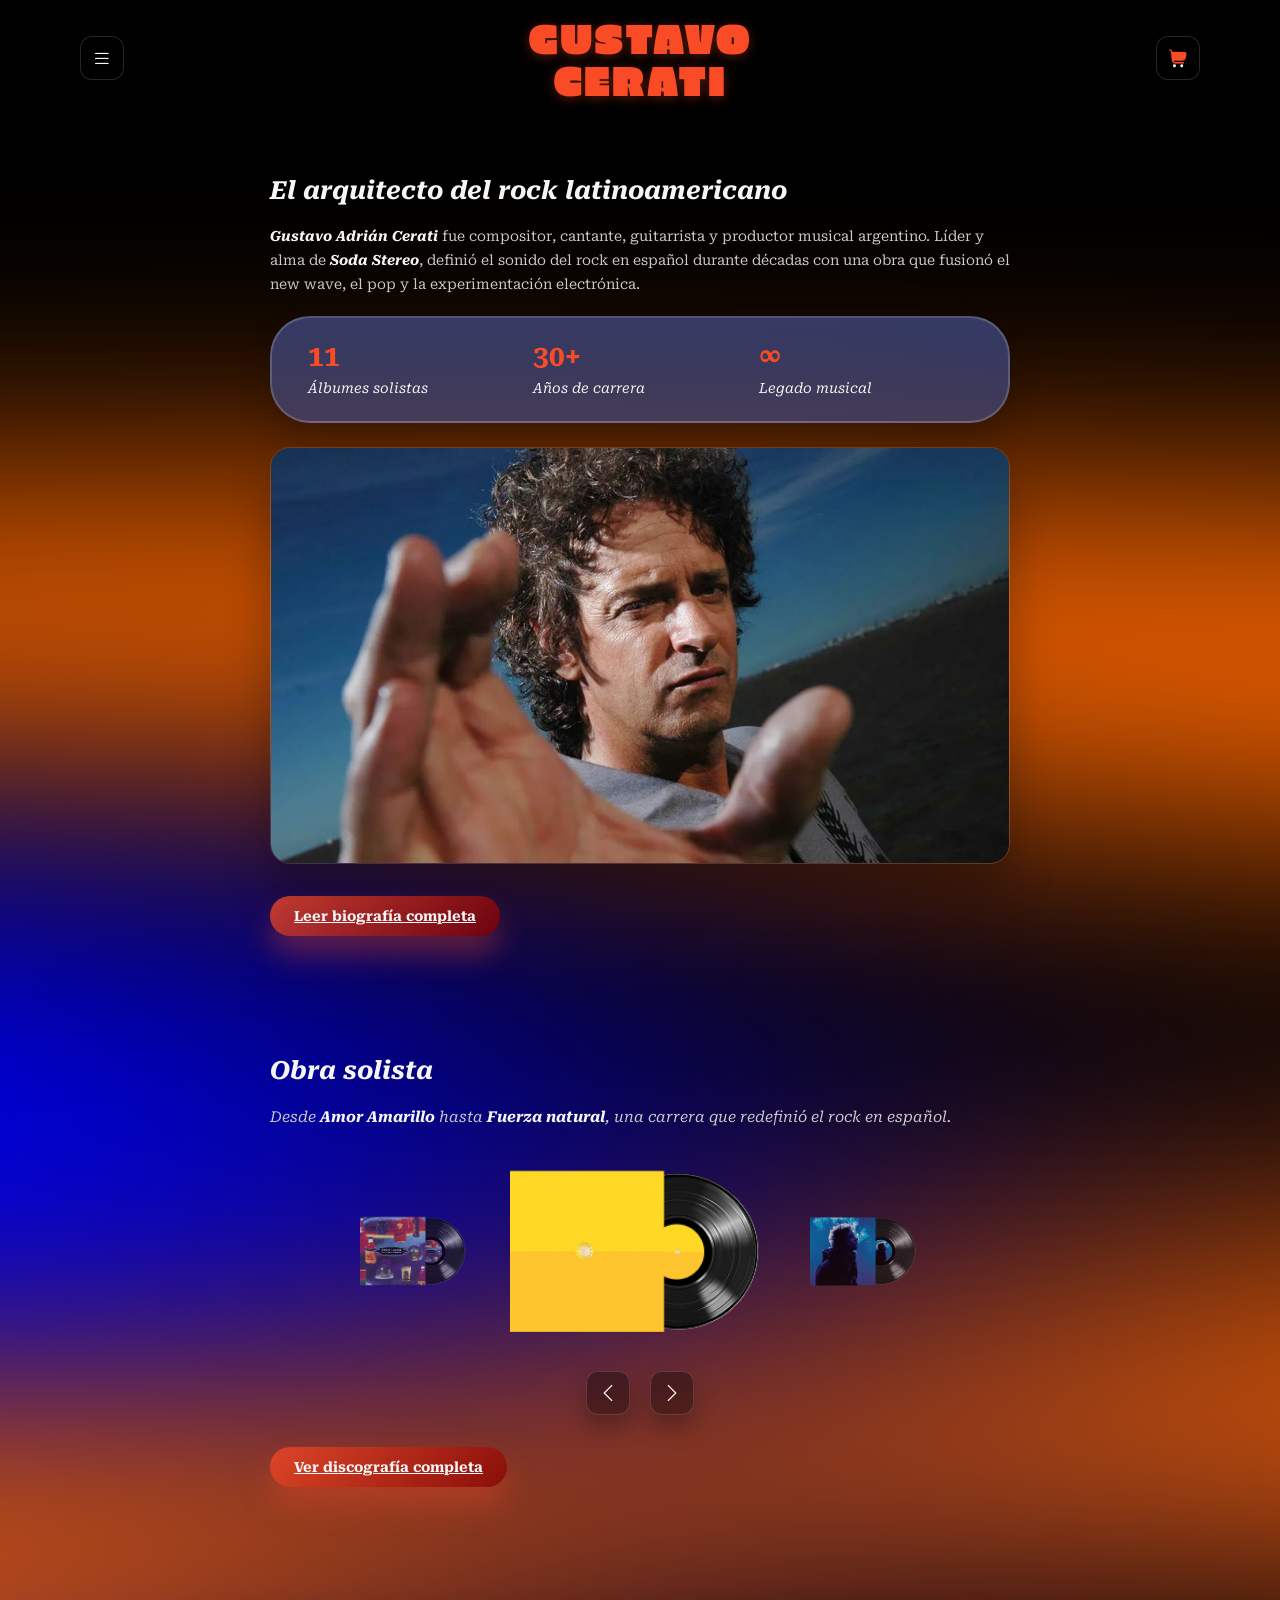
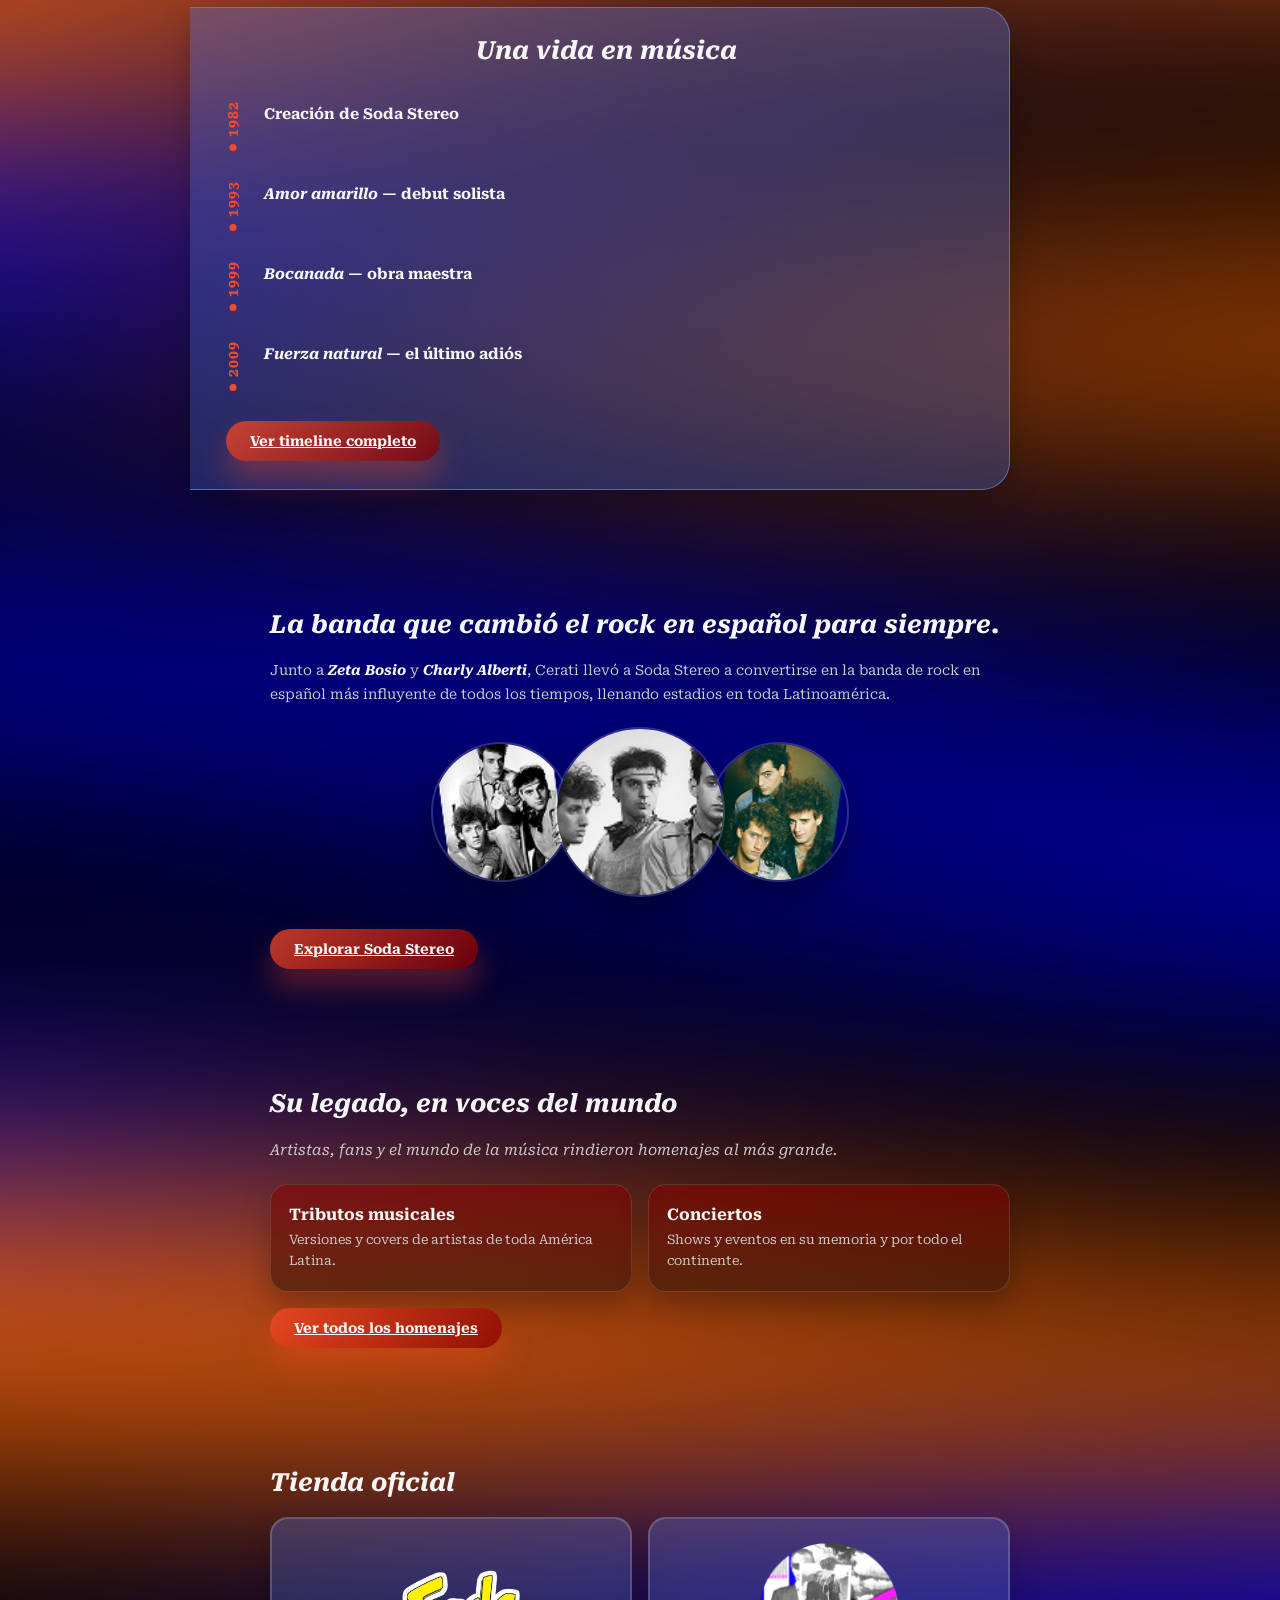
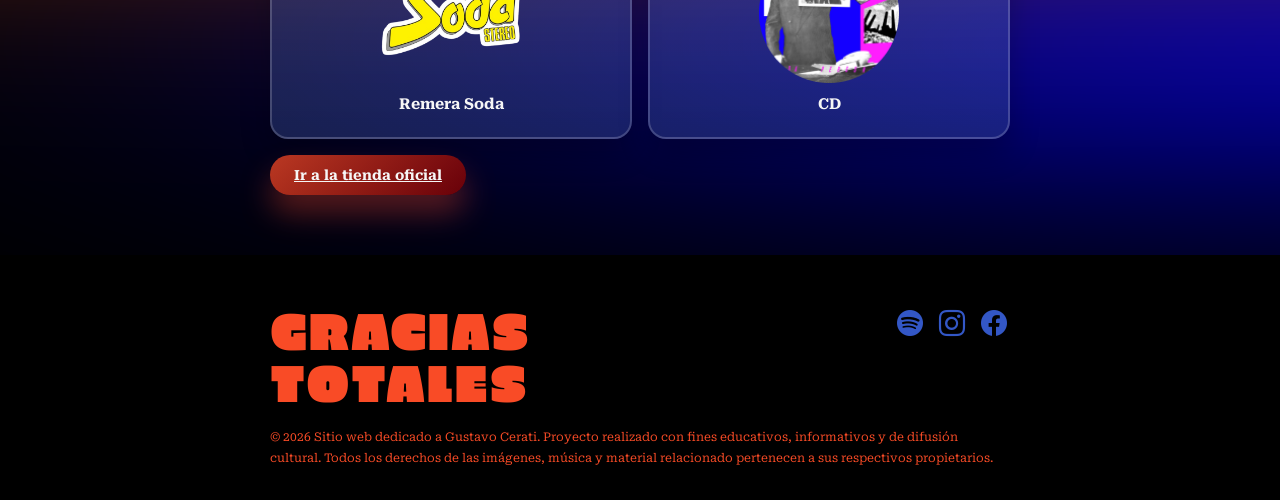
==== commit 8378ec2b: "Link header title to main page for navigation back from Soda Stereo. Wrap GUSTAVO CERATI in an ancho" ====
--- a/index.html
+++ b/index.html
@@ -16,7 +16,7 @@
       <span class="bi bi-list"></span>
     </a>
 
-    <h1 class="header-title">GUSTAVO<br>CERATI</h1>
+    <h1 class="header-title"><a href="index.html">GUSTAVO<br>CERATI</a></h1>
 
     <a href="#" class="nav-icon nav-icon--cart">
       <img src="img/shop-cart.png" alt="Carrito de compras" width="22" height="22" />
--- a/styles.css
+++ b/styles.css
@@ -193,6 +193,11 @@
   text-shadow: 0 2px 12px rgba(var(--orange-rgb), 0.35);
 }
 
+.header-title a {
+  color: var(--orange);
+  text-decoration: none;
+}
+
 /* ─── HERO ──────────────────────────────────────────────────── */
 .hero {
   position: relative;
@@ -788,12 +793,20 @@
 }
 
 /* ─── UNA VIDA EN MÚSICA ────────────────────────────────────── */
-/* Card azul grande que contiene el título, la lista de hitos y el botón. */
+/* La sección no tiene padding izquierdo: la card "sale" hacia el borde
+de la pantalla, como en el diseño de More. */
+section.vida {
+  padding-left: 0;
+}
+
+/* Card con borde solo arriba, derecha y abajo. Sin borde ni radio a la
+izquierda, para que parezca que continúa fuera de la pantalla. */
 .vida-card {
   background: linear-gradient(180deg, rgba(86,108,200,0.4), rgba(64,88,170,0.4));
   border: 1px solid rgba(120, 150, 255, 0.55);
-  border-radius: 24px;
-  padding: 28px 22px;
+  border-left: none;
+  border-radius: 0 24px 24px 0;
+  padding: 28px 22px 28px 28px;
   box-shadow: 0 14px 30px rgba(0,0,0,0.22);
 }
 
@@ -807,12 +820,23 @@
 }
 
 /* Cada hito es una fila flex: año rotado a la izquierda, texto a la derecha.
-flex-shrink: 0 evita que el año se achique cuando el texto es largo. */
+align-items: flex-start alinea el último dígito del año (arriba) con la
+primera línea del texto, en vez de centrar verticalmente. */
 .vida-item {
   display: flex;
-  align-items: center;
-  gap: 20px;
-  margin-bottom: 32px;
+  align-items: flex-start;
+  gap: 24px;
+  margin-bottom: 44px;
+}
+
+.vida-item:last-child {
+  margin-bottom: 12px;
+}
+
+/* Separación clara entre el último hito y el botón (el punto del año
+sigue un poco más abajo que el texto, por eso hace falta más aire). */
+.vida-card .btn {
+  margin-top: 32px;
 }
 
 /* El año va en vertical, leyéndose de abajo hacia arriba.
@@ -825,6 +849,7 @@
   font-size: 14px;
   font-weight: 700;
   letter-spacing: 1px;
+  line-height: 1;
   color: var(--orange);
   flex-shrink: 0;
 }
@@ -848,18 +873,11 @@
   font-weight: 700;
   line-height: 1.5;
   color: var(--white);
+  padding-top: 2px;
 }
 
 .vida-item p em {
   font-style: italic;
-}
-
-/* Botón dentro de la card, con borde naranja visible como en el diseño. */
-.vida-card .btn {
-  border: 2px solid var(--orange-light);
-  font-size: 16px;
-  padding: 14px 30px;
-  margin-top: 8px;
 }
 
 /* ─── SODA STEREO (sección en la main) ──────────────────────── */
@@ -1053,6 +1071,10 @@
     padding: 40px 32px;
   }
 
+  section.vida {
+    padding-left: 0;
+  }
+
   .pilares .section-title {
     margin-bottom: 40px;
   }
@@ -1159,6 +1181,15 @@
     margin: 0 auto;
   }
 
+  section.vida {
+    padding-left: 0;
+  }
+
+  .vida-card {
+    border-radius: 0 28px 28px 0;
+    padding-left: 36px;
+  }
+
   .pilares .section-title {
     margin-bottom: 60px;
   }
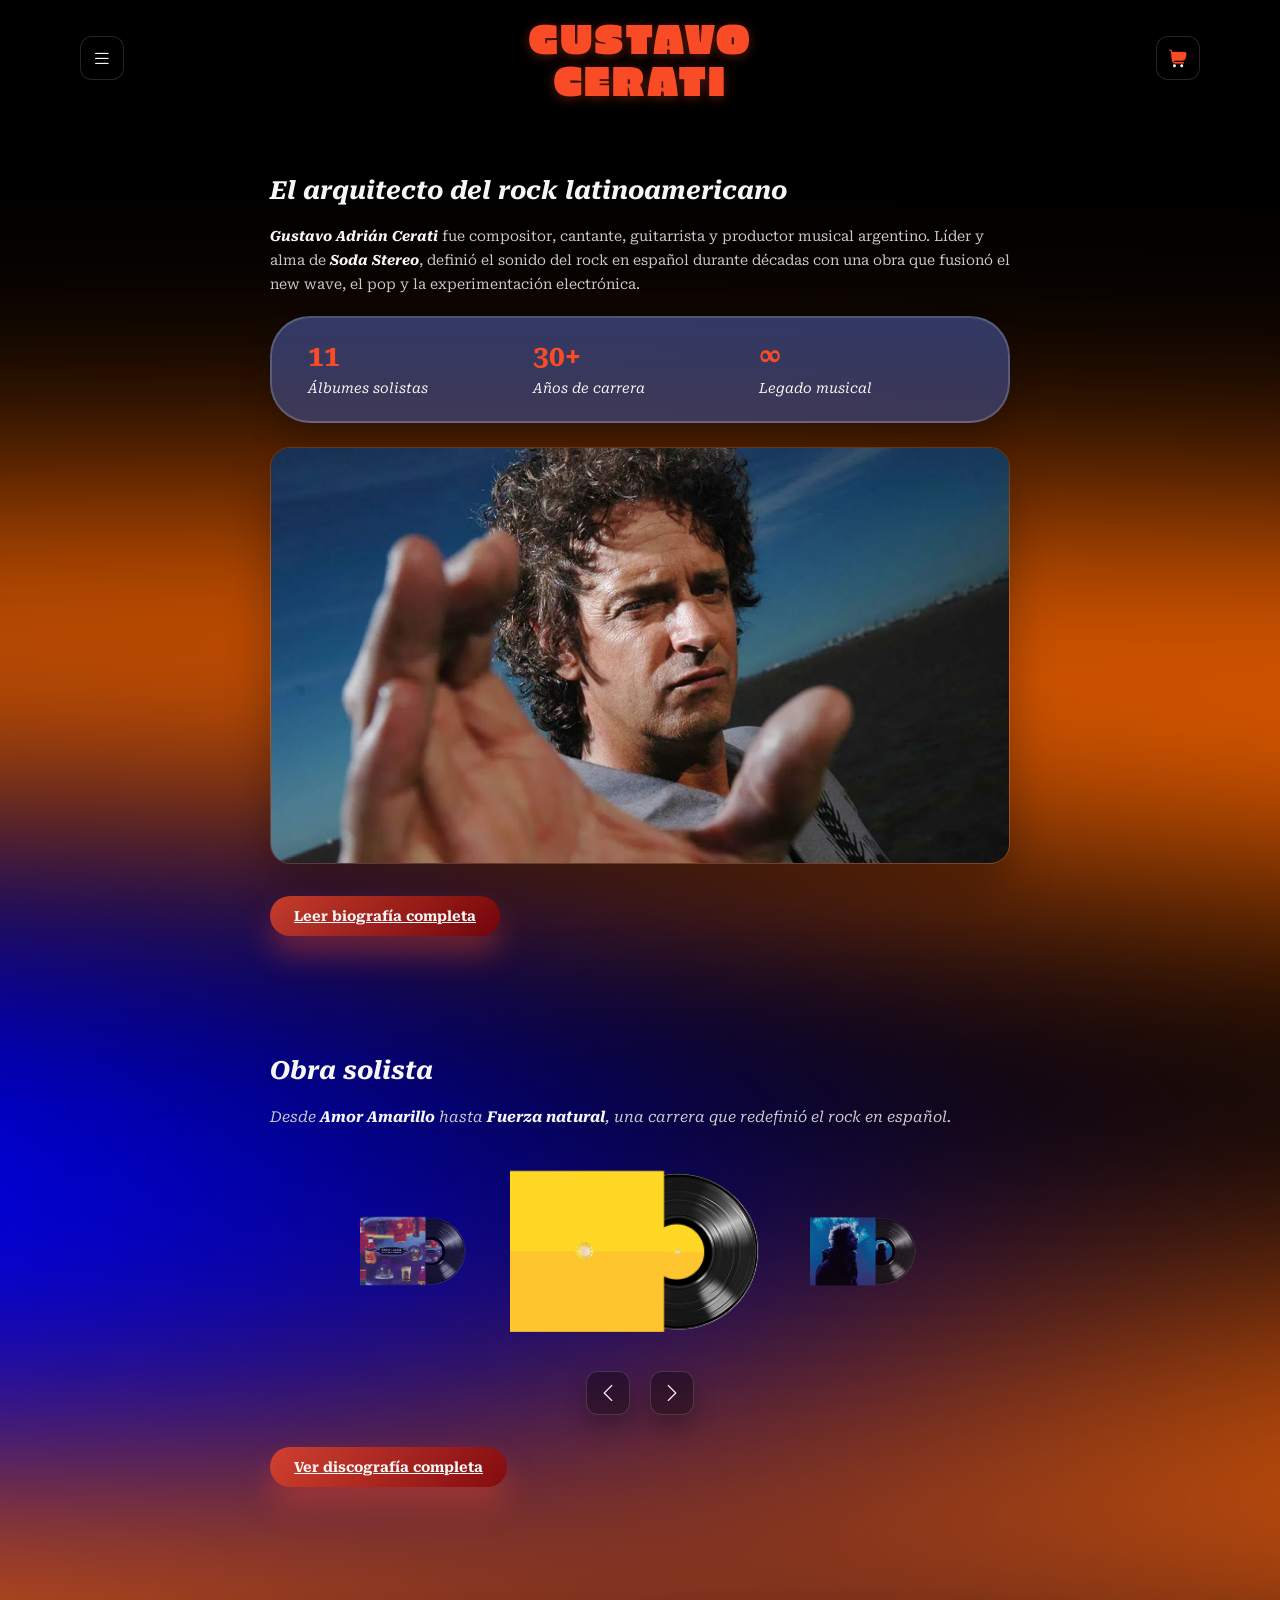
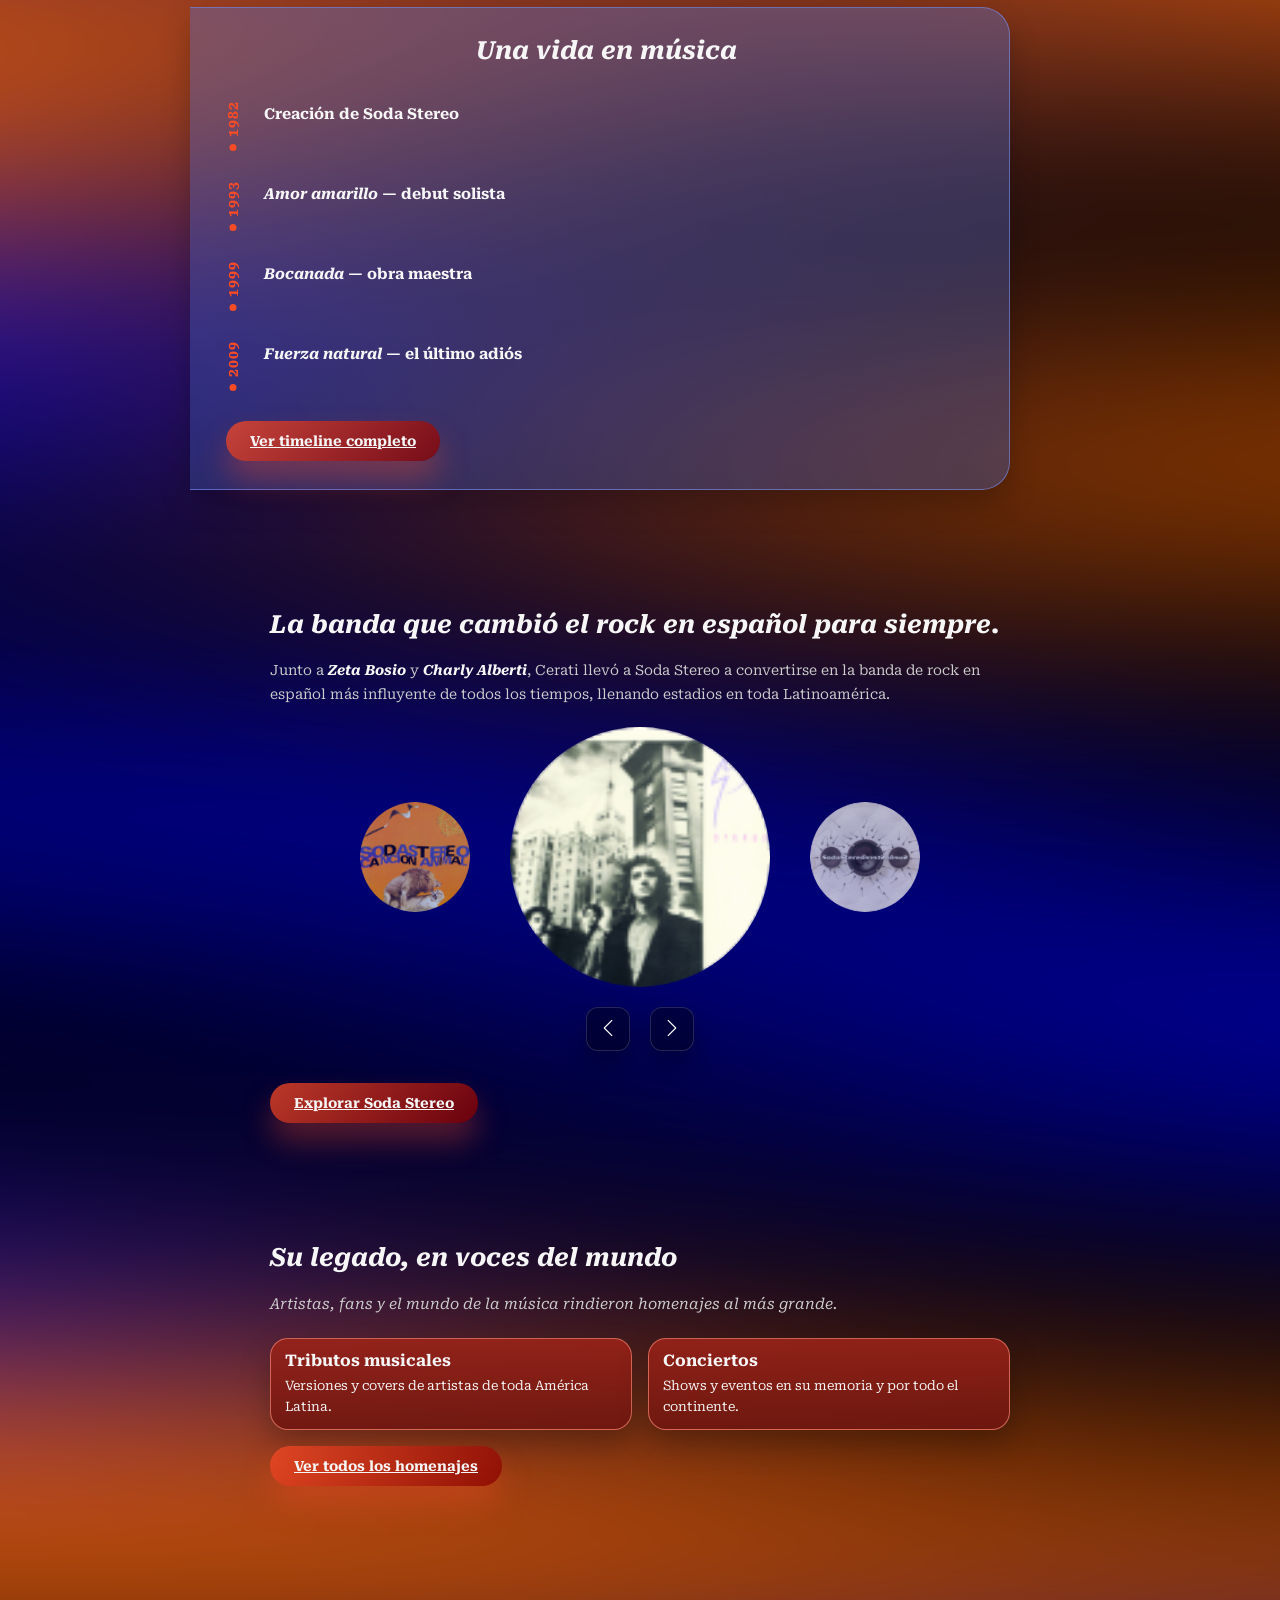
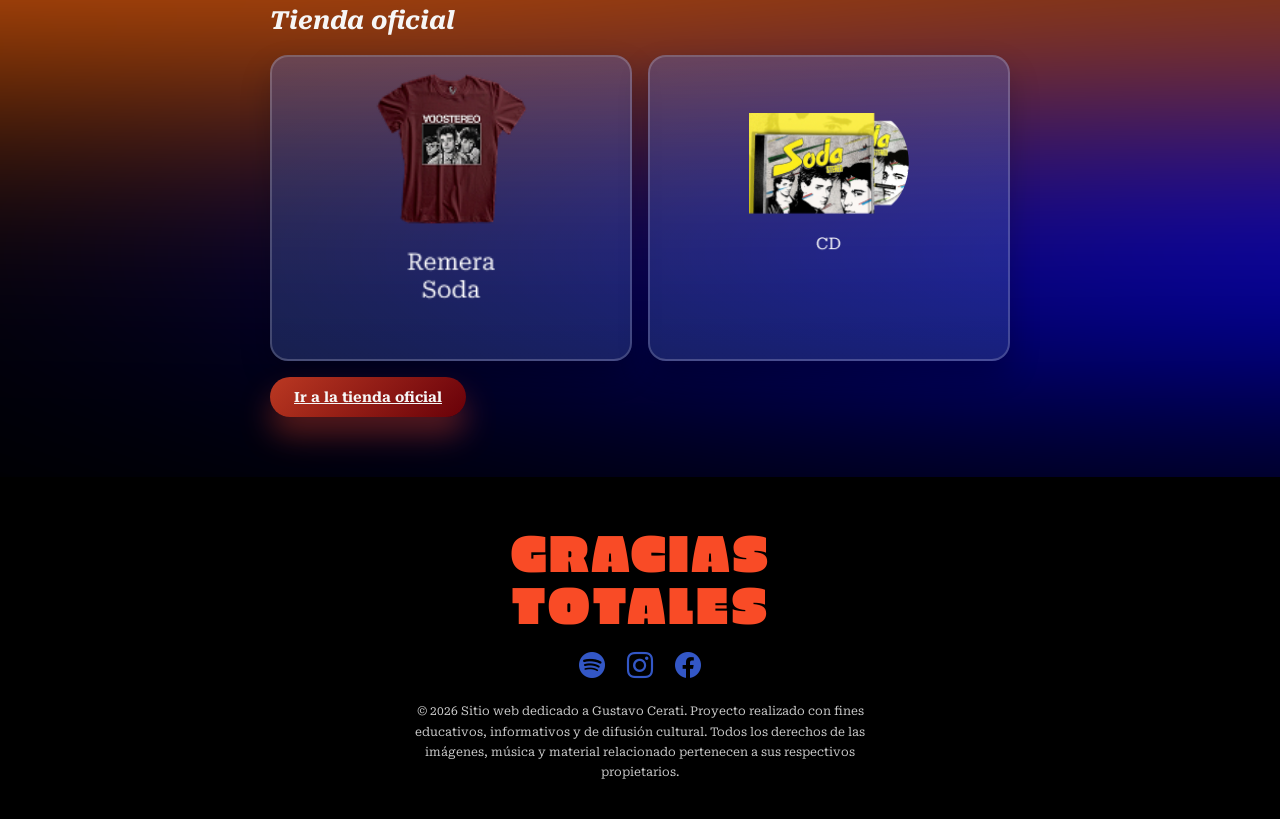
==== commit 43de7427: "Align Soda, tienda, legado and footer sections with design. Replace static band photos with an album" ====
--- a/index.html
+++ b/index.html
@@ -158,10 +158,41 @@
           tiempos, llenando estadios en toda Latinoamérica.
         </p>
 
-        <div class="soda-circles">
-          <img src="img/band-1.png" alt="Foto de Soda Stereo" />
-          <img src="img/band-2.png" alt="Foto de Soda Stereo" />
-          <img src="img/band-3.png" alt="Foto de Soda Stereo" />
+        <div class="disco-carousel">
+          <div class="disco-carousel-items">
+
+            <div class="carousel-item">
+              <a href="#"><img src="img/discos/discosodastereo.png" alt="Portada del álbum Soda Stereo" /></a>
+            </div>
+            <div class="carousel-item">
+              <a href="#"><img src="img/discos/disconadapersonal.png" alt="Portada del álbum Nada Personal" /></a>
+            </div>
+            <div class="carousel-item prev">
+              <a href="#"><img src="img/discos/discocancionanimal.png" alt="Portada del álbum Canción Animal" /></a>
+            </div>
+            <div class="carousel-item active">
+              <a href="#"><img src="img/discos/discodoblevida.png" alt="Portada del álbum Doble Vida" /></a>
+            </div>
+            <div class="carousel-item next">
+              <a href="#"><img src="img/discos/discosuenoeterno.png" alt="Portada del álbum Sueño Stereo" /></a>
+            </div>
+            <div class="carousel-item">
+              <a href="#"><img src="img/discos/discosignos.png" alt="Portada del álbum Signos" /></a>
+            </div>
+            <div class="carousel-item">
+              <a href="#"><img src="img/discos/discodynamo.png" alt="Portada del álbum Dynamo" /></a>
+            </div>
+
+          </div>
+
+          <div class="carousel-nav">
+            <a href="#" class="carousel-button carousel-button--prev">
+              <span class="bi bi-chevron-left"></span>
+            </a>
+            <a href="#" class="carousel-button carousel-button--next">
+              <span class="bi bi-chevron-right"></span>
+            </a>
+          </div>
         </div>
 
         <a href="soda-stereo.html" class="btn">Explorar Soda Stereo</a>
@@ -194,12 +225,10 @@
 
         <ul class="product-cards">
           <li class="product-card">
-            <img src="img/soda-logo-nobg.png" alt="Remera de Soda Stereo" />
-            <p class="product-name">Remera Soda</p>
+            <img src="img/tienda-remera.png" alt="Remera de Soda Stereo" />
           </li>
           <li class="product-card">
-            <img src="img/mask-group-2.png" alt="CD de Soda Stereo" />
-            <p class="product-name">CD</p>
+            <img src="img/tienda-cd.png" alt="CD de Soda Stereo" />
           </li>
         </ul>
 
@@ -248,17 +277,24 @@
   </footer>
 
   <script>
-    /* Carrusel de vinilos — Obra solista.
+    /* Carruseles de discos — Obra solista (vinilos) y Soda Stereo (portadas).
     Basado en https://codepen.io/YousifW/pen/LKBxZX
     Al hacer click en las flechas, se cambian las clases active/prev/next
-    y el CSS mueve cada vinilo con transform y opacity. */
-    const carousel = document.querySelector('.vinilo-carousel');
-
-    if (carousel) {
+    y el CSS mueve cada disco con transform y opacity. */
+    const carousels = document.querySelectorAll('.vinilo-carousel, .disco-carousel');
+
+    for (let c = 0; c < carousels.length; c++) {
+      const carousel = carousels[c];
       const slides = carousel.querySelectorAll('.carousel-item');
       const buttons = carousel.querySelectorAll('.carousel-button');
       const total = slides.length;
-      let current = 1;
+      let current = 0;
+
+      for (let i = 0; i < total; i++) {
+        if (slides[i].classList.contains('active')) {
+          current = i;
+        }
+      }
 
       function gotoNum(number) {
         current = number;
--- a/styles.css
+++ b/styles.css
@@ -760,14 +760,16 @@
 }
 
 /* Flechas debajo del carrusel, mismo estilo que los íconos del header. */
-.vinilo-carousel .carousel-nav {
+.vinilo-carousel .carousel-nav,
+.disco-carousel .carousel-nav {
   display: flex;
   justify-content: center;
   gap: 20px;
   margin-top: 20px;
 }
 
-.vinilo-carousel .carousel-button {
+.vinilo-carousel .carousel-button,
+.disco-carousel .carousel-button {
   width: 44px;
   height: 44px;
   border-radius: 12px;
@@ -784,11 +786,13 @@
   transition: opacity 300ms ease-in-out;
 }
 
-.vinilo-carousel .carousel-button:hover {
+.vinilo-carousel .carousel-button:hover,
+.disco-carousel .carousel-button:hover {
   opacity: 0.85;
 }
 
-.vinilo-carousel .carousel-button span {
+.vinilo-carousel .carousel-button span,
+.disco-carousel .carousel-button span {
   line-height: 1;
 }
 
@@ -881,34 +885,71 @@
 }
 
 /* ─── SODA STEREO (sección en la main) ──────────────────────── */
-/* Tres fotos circulares lado a lado, con una leve superposición lograda
-con margin negativo (sin position absolute). */
-.soda-circles {
-  display: flex;
-  justify-content: center;
-  align-items: center;
+/* Carrusel de portadas circulares de álbumes de Soda Stereo.
+Misma lógica que el carrusel de vinilos, pero imágenes cuadradas/circulares. */
+.disco-carousel {
   margin-bottom: 24px;
 }
 
-.soda-circles img {
-  width: 100px;
-  height: 100px;
+.disco-carousel-items {
+  position: relative;
+  width: 100%;
+  max-width: 340px;
+  height: 180px;
+  margin: 0 auto;
+}
+
+.disco-carousel .carousel-item {
+  position: absolute;
+  top: 50%;
+  left: 50%;
+  width: 72px;
+  height: 72px;
+  transform: translate(-50%, -50%);
+  transition: all 300ms ease-in-out;
+  z-index: 1;
+  opacity: 0;
+}
+
+.disco-carousel .carousel-item a {
+  display: block;
+  text-decoration: none;
+  width: 100%;
+  height: 100%;
+}
+
+.disco-carousel .carousel-item img {
+  display: block;
+  width: 100%;
+  height: 100%;
+  object-fit: cover;
   border-radius: 50%;
-  object-fit: cover;
-  border: 2px solid rgba(255,255,255,0.18);
-  box-shadow: 0 14px 30px rgba(0,0,0,0.35);
-}
-
-.soda-circles img + img {
-  margin-left: -16px;
-}
-
-/* La foto del medio queda al frente y un poco más grande. */
-.soda-circles img:nth-child(2) {
-  width: 120px;
-  height: 120px;
-  position: relative;
+}
+
+.disco-carousel .carousel-item.active {
+  width: 180px;
+  height: 180px;
+  opacity: 1;
+  z-index: 99;
+}
+
+.disco-carousel .carousel-item.prev {
+  width: 72px;
+  height: 72px;
+  left: 0;
+  transform: translate(0, -50%);
   z-index: 2;
+  opacity: 0.75;
+}
+
+.disco-carousel .carousel-item.next {
+  width: 72px;
+  height: 72px;
+  left: auto;
+  right: 0;
+  transform: translate(0, -50%);
+  z-index: 2;
+  opacity: 0.75;
 }
 
 /* ─── LEGADO ────────────────────────────────────────────────── */
@@ -917,13 +958,13 @@
   margin-bottom: 8px;
 }
 
-/* Cards bordó/rojo oscuro semitransparente, según el diseño. */
+/* Cards rojo ladrillo con borde rosado claro, según el diseño de More. */
 .legado-card {
-  background: linear-gradient(180deg, rgba(139, 0, 0, 0.55), rgba(61, 26, 10, 0.65));
-  border: 1px solid rgba(255,255,255,0.12);
+  background: linear-gradient(180deg, rgba(154, 35, 25, 0.9), rgba(110, 22, 16, 0.9));
+  border: 1px solid rgba(255, 140, 120, 0.65);
   border-radius: 18px;
   padding: 20px 18px;
-  margin-bottom: 16px;
+  margin-bottom: 24px;
   box-shadow: 0 14px 30px rgba(0,0,0,0.25);
 }
 
@@ -937,7 +978,7 @@
 .legado-card p {
   font-size: 13px;
   line-height: 1.6;
-  color: var(--text-muted);
+  color: var(--white);
 }
 
 /* ─── TIENDA OFICIAL ────────────────────────────────────────── */
@@ -946,52 +987,40 @@
   margin-bottom: 8px;
 }
 
-/* Card de producto: imagen arriba y nombre abajo, centrados con flex column. */
+/* Card de producto: la imagen incluye el pie de foto del diseño. */
 .product-card {
   display: flex;
   flex-direction: column;
   align-items: center;
-  gap: 12px;
+  justify-content: center;
   background: linear-gradient(180deg, rgba(86, 109, 200, 0.349), rgba(64, 89, 170, 0.356));
   border: 2px solid rgba(255,255,255,0.18);
   border-radius: 18px;
-  padding: 24px 18px;
+  padding: 10px 12px;
   margin-bottom: 16px;
   box-shadow: 0 14px 30px rgba(0,0,0,0.22);
 }
 
+/* La imagen no ocupa toda la card: se limita el ancho para que quede
+proporcionada como en el diseño (producto + pie de foto). */
 .product-card img {
-  width: 140px;
-  height: 140px;
+  width: 120px;
+  height: auto;
   object-fit: contain;
 }
 
-.product-card .product-name {
-  font-size: 15px;
-  font-weight: 700;
-  color: var(--white);
-}
-
 /* ─── FOOTER ────────────────────────────────────────────────── */
-/* Layout del footer con flexbox (sin grid):
-El <footer> ocupa todo el ancho y lleva el fondo negro.
-Dentro, .footer-inner limita y centra el contenido (igual que las section).
-Queremos: "GRACIAS TOTALES" a la izquierda, las redes a la derecha, y el
-texto legal abajo ocupando todo el ancho.
-- flex-wrap: wrap permite que los elementos pasen a una segunda fila.
-- .footer-social usa margin-left: auto para empujarse a la derecha.
-- .footer-legal usa flex-basis: 100% para ocupar toda la fila, por lo que
-  "se baja" solo a la línea de abajo. */
+/* Footer centrado: título, redes y legal apilados en columna. */
 footer {
-  background: rgba(0, 0, 0, 0.85);
+  background: #000;
 }
 
 .footer-inner {
-  padding: 36px 16px 30px;
+  padding: 40px 16px 32px;
   display: flex;
-  flex-wrap: wrap;
-  align-items: flex-start;
-  column-gap: 16px;
+  flex-direction: column;
+  align-items: center;
+  text-align: center;
   row-gap: 20px;
 }
 
@@ -1005,15 +1034,14 @@
   letter-spacing: 2px;
 }
 
-/* margin-left: auto "empuja" las redes hacia la derecha del footer. */
 .footer-social {
-  margin-left: auto;
+  margin-left: 0;
 }
 
 .footer-icons {
   display: flex;
-  gap: 10px;
-  padding-top: 4px;
+  justify-content: center;
+  gap: 16px;
   list-style: none;
 }
 
@@ -1039,12 +1067,11 @@
   line-height: 1;
 }
 
-/* flex-basis: 100% hace que ocupe toda la fila y caiga a la línea de abajo. */
 .footer-legal {
-  flex-basis: 100%;
   font-size: 11px;
   line-height: 1.7;
-  color: var(--orange);
+  color: var(--text-muted);
+  max-width: 320px;
 }
 
 /* ─── MEDIA QUERIES ─────────────────────────────────────────── */
@@ -1151,14 +1178,20 @@
     width: 95px;
   }
 
-  .soda-circles img {
-    width: 120px;
-    height: 120px;
-  }
-
-  .soda-circles img:nth-child(2) {
-    width: 145px;
-    height: 145px;
+  .disco-carousel-items {
+    max-width: 460px;
+    height: 220px;
+  }
+
+  .disco-carousel .carousel-item.active {
+    width: 220px;
+    height: 220px;
+  }
+
+  .disco-carousel .carousel-item.prev,
+  .disco-carousel .carousel-item.next {
+    width: 95px;
+    height: 95px;
   }
 }
 
@@ -1199,11 +1232,12 @@
   .footer-inner {
     max-width: 900px;
     margin: 0 auto;
-    padding: 48px 80px 32px;
+    padding: 48px 32px 36px;
   }
 
   .footer-legal {
     font-size: 12px;
+    max-width: 480px;
   }
 
   /* En desktop fijamos una altura al hero y usamos object-fit: cover para que
@@ -1300,14 +1334,20 @@
     width: 110px;
   }
 
-  .soda-circles img {
-    width: 140px;
-    height: 140px;
-  }
-
-  .soda-circles img:nth-child(2) {
-    width: 170px;
-    height: 170px;
+  .disco-carousel-items {
+    max-width: 560px;
+    height: 260px;
+  }
+
+  .disco-carousel .carousel-item.active {
+    width: 260px;
+    height: 260px;
+  }
+
+  .disco-carousel .carousel-item.prev,
+  .disco-carousel .carousel-item.next {
+    width: 110px;
+    height: 110px;
   }
 
   /* Las dos cards de legado y de productos pasan a estar en fila. */
@@ -1321,5 +1361,10 @@
   .product-card {
     flex: 1;
     margin-bottom: 0;
-  }
-}
+    padding: 12px 14px;
+  }
+
+  .product-card img {
+    width: 160px;
+  }
+}
